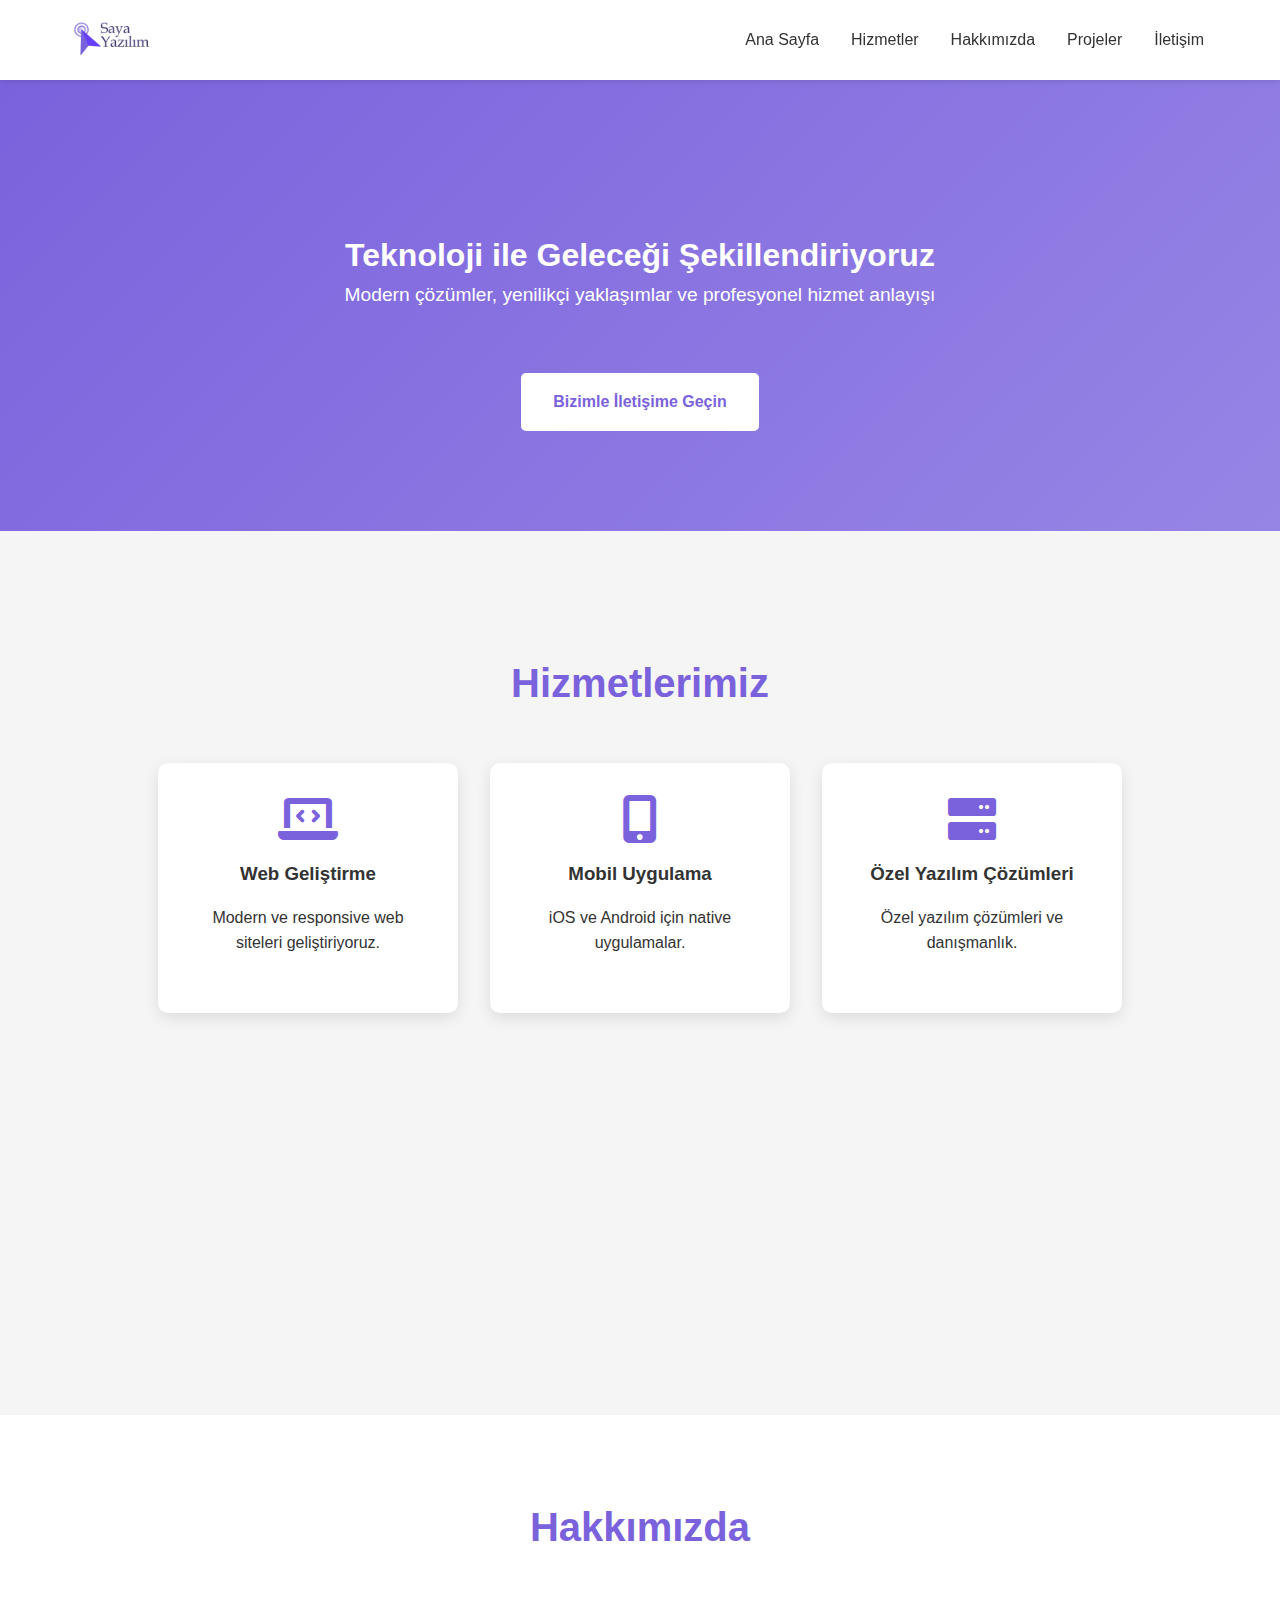
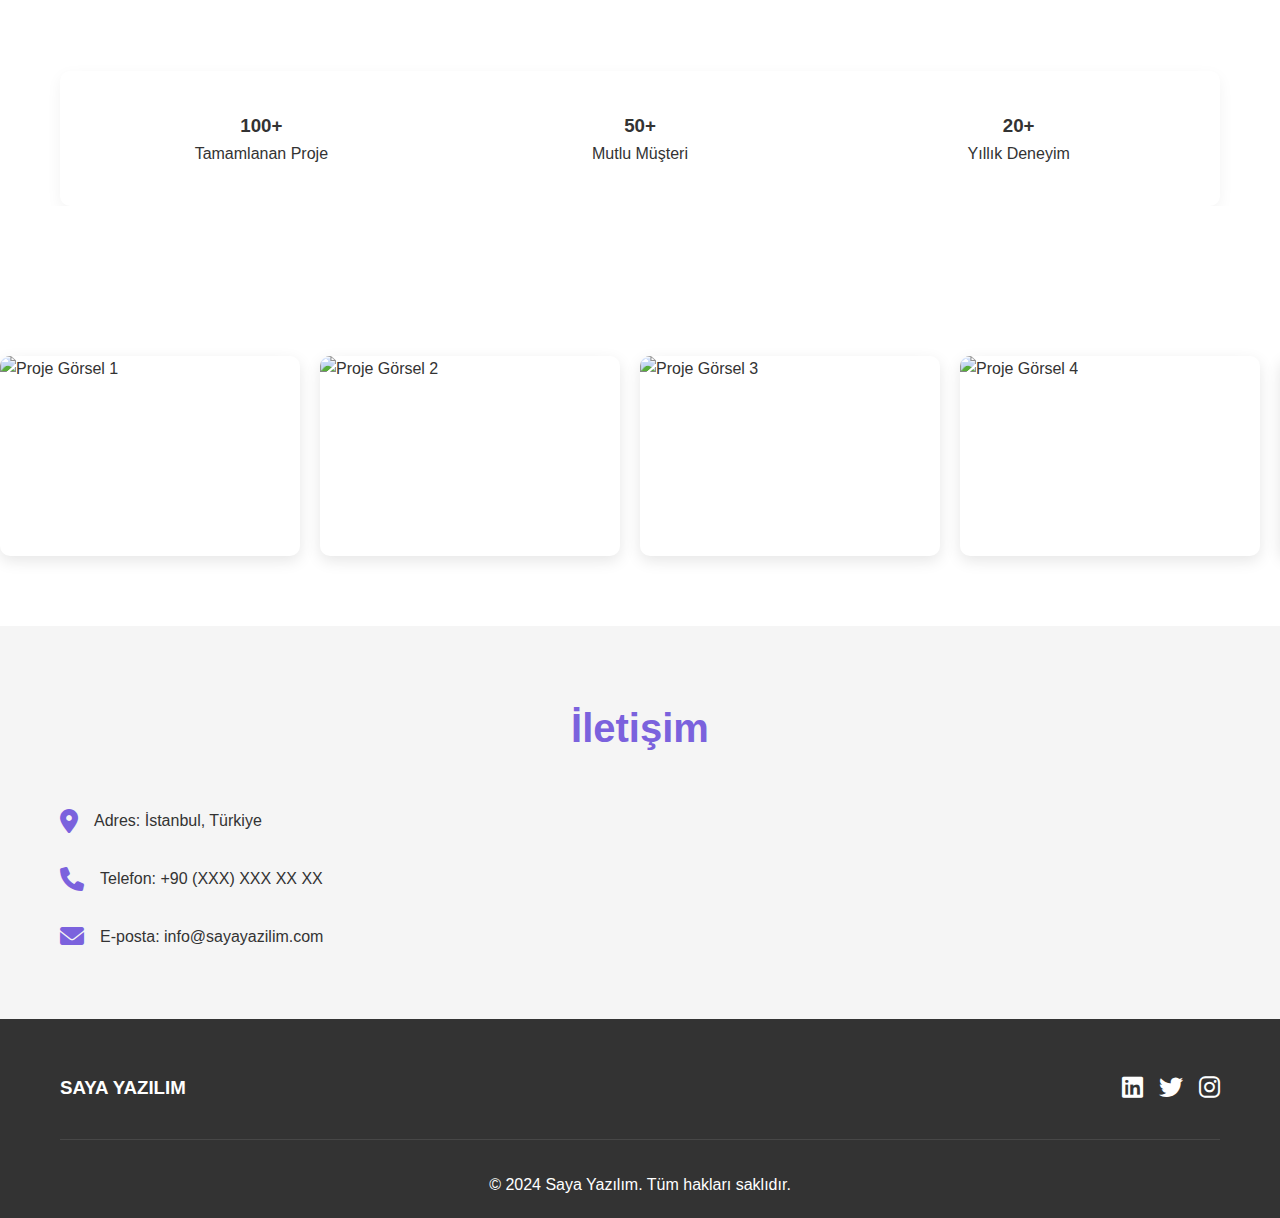
==== index.html @ fb5e6956 "sayayazilim-1.0.0" ====
<!DOCTYPE html>
<html lang="tr">
  <head>
    <meta charset="UTF-8" />
    <meta name="viewport" content="width=device-width, initial-scale=1.0" />

    <!-- SEO Meta Etiketleri -->
    <title>
      Saya Yazılım | Profesyonel Yazılım Çözümleri ve Web Geliştirme Hizmetleri
    </title>

    <meta
      name="description"
      content="20 yıllık deneyimle özel yazılım çözümleri, web geliştirme, mobil uygulama ve kurumsal yazılım hizmetleri sunuyoruz. Profesyonel ve yenilikçi çözümler için Saya Yazılım."
    />
    <meta
      name="keywords"
      content="yazılım şirketi, web geliştirme, mobil uygulama, özel yazılım, kurumsal yazılım, yazılım danışmanlığı, Antalya yazılım, işletme yazılımları"
    />
    <meta name="author" content="Saya Yazılım" />
    <meta name="robots" content="index, follow" />

    <!-- Open Graph Meta Etiketleri (Sosyal Medya) -->
    <meta
      property="og:title"
      content="Saya Yazılım | Profesyonel Yazılım Çözümleri"
    />
    <meta
      property="og:description"
      content="20 yıllık deneyimle özel yaz��lım çözümleri, web geliştirme ve kurumsal yazılım hizmetleri sunuyoruz."
    />
    <meta property="og:image" content="images/saya-logo.webp" />
    <meta property="og:url" content="https://sayayazilim.com" />
    <meta property="og:type" content="website" />

    <!-- Twitter Card Meta Etiketleri -->
    <meta name="twitter:card" content="summary_large_image" />
    <meta
      name="twitter:title"
      content="Saya Yazılım | Profesyonel Yazılım Çözümleri"
    />
    <meta
      name="twitter:description"
      content="20 yıllık deneyimle özel yazılım çözümleri ve kurumsal yazılım hizmetleri."
    />
    <meta name="twitter:image" content="images/saya-logo.webp" />
    <!-- logo -->
    <link rel="icon" href="images/saya-icon.webp" type="image/x-icon" />
    <!-- Canonical URL -->
    <link rel="canonical" href="https://sayayazilim.com" />

    <!-- Favicon -->
    <link rel="icon" type="image/png" href="images/favicon.png" />
    <link rel="apple-touch-icon" href="images/apple-touch-icon.png" />

    <!-- CSS ve Font Awesome -->
    <link rel="stylesheet" href="css/index.css" />
    <link
      rel="stylesheet"
      href="https://cdnjs.cloudflare.com/ajax/libs/font-awesome/6.0.0/css/all.min.css"
    />
  </head>
  <body>
    <!-- Header Bölümü -->
    <header role="banner">
      <nav class="navbar" role="navigation" aria-label="Ana menü">
        <div class="container">
          <div class="logo">
            <a href="/" aria-label="Ana sayfaya git">
              <img
                src="images/saya-logo.webp"
                alt="Saya Yazılım Logo"
                width="200"
                height="80"
              />
            </a>
          </div>
          <button
            class="nav-toggle"
            id="navToggle"
            aria-label="Menüyü aç/kapat"
          >
            <i class="fas fa-bars" id="menuIcon"></i>
          </button>
          <ul class="nav-links" role="menu">
            <li role="none">
              <a href="#anasayfa" role="menuitem">Ana Sayfa</a>
            </li>
            <li role="none">
              <a href="#hizmetler" role="menuitem">Hizmetler</a>
            </li>
            <li role="none">
              <a href="#hakkimizda" role="menuitem">Hakkımızda</a>
            </li>
            <li role="none">
              <a href="#projeler" role="menuitem">Projeler</a>
            </li>
            <li role="none">
              <a href="#iletisim" role="menuitem">İletişim</a>
            </li>
          </ul>
        </div>
      </nav>
    </header>

    <main role="main">
      <!-- Hero Bölümü -->
      <section id="anasayfa" class="hero" aria-labelledby="hero-title">
        <div class="container">
          <div class="hero-content">
            <h1 id="hero-title">Teknoloji ile Geleceği Şekillendiriyoruz</h1>
            <div class="changing-text" aria-live="polite">
              <p class="text-slide active">
                Modern çözümler, yenilikçi yaklaşımlar ve profesyonel hizmet
                anlayışı
              </p>
              <p class="text-slide">
                Müşteri odaklı çözümler ve kesintisiz teknik destek
              </p>
              <p class="text-slide">
                20 yıllık deneyim ile yazılım dünyasında güvenilir çözüm
                ortağınız
              </p>
            </div>
            <a href="#iletisim" class="btn" role="button"
              >Bizimle İletişime Geçin</a
            >
          </div>
        </div>
      </section>

      <!-- Hizmetler Bölümü -->
      <section id="hizmetler" class="services" aria-labelledby="services-title">
        <div class="container">
          <h2 id="services-title" class="section-title">Hizmetlerimiz</h2>
          <div class="services-grid">
            <div class="service-card" aria-label="Web Geliştirme">
              <i class="fas fa-laptop-code"></i>
              <h3>Web Geliştirme</h3>
              <p>Modern ve responsive web siteleri geliştiriyoruz.</p>
            </div>
            <div class="service-card" aria-label="Mobil Uygulama">
              <i class="fas fa-mobile-alt"></i>
              <h3>Mobil Uygulama</h3>
              <p>iOS ve Android için native uygulamalar.</p>
            </div>
            <div class="service-card" aria-label="Özel Yazılım Çözümleri">
              <i class="fas fa-server"></i>
              <h3>Özel Yazılım Çözümleri</h3>
              <p>Özel yazılım çözümleri ve danışmanlık.</p>
            </div>
            <div class="service-card" aria-label="İşletme Uygulamaları">
              <i class="fas fa-server"></i>
              <h3>İşletme Uygulamaları</h3>
              <p>Özel yazılım çözümleri ve danışmanlık.</p>
            </div>
            <div class="service-card" aria-label="Kurumsal Yazılım Destekleri">
              <i class="fas fa-server"></i>
              <h3>Kurumsal Yazılım Destekleri</h3>
              <p>Özel yazılım çözümleri ve danışmanlık.</p>
            </div>
          </div>
        </div>
      </section>

      <!-- Hakkımızda Bölümü -->
      <section id="hakkimizda" class="about" aria-labelledby="about-title">
        <div class="container">
          <h2 id="about-title" class="section-title">Hakkımızda</h2>

          <div class="stats">
            <div class="stat-item">
              <h3>100+</h3>
              <p>Tamamlanan Proje</p>
            </div>
            <div class="stat-item">
              <h3>50+</h3>
              <p>Mutlu Müşteri</p>
            </div>
            <div class="stat-item">
              <h3>20+</h3>
              <p>Yıllık Deneyim</p>
            </div>
          </div>
        </div>
      </section>

      <!-- Slider Bölümü -->
      <section class="slider-section">
        <div class="slider-container">
          <div class="slider">
            <div class="slide">
              <img
                src="images/slider/slide1.jpg"
                alt="Proje Görsel 1"
                width="300"
                height="200"
              />
            </div>
            <div class="slide">
              <img
                src="images/slider/slide2.jpg"
                alt="Proje Görsel 2"
                width="300"
                height="200"
              />
            </div>
            <div class="slide">
              <img
                src="images/slider/slide3.jpg"
                alt="Proje Görsel 3"
                width="300"
                height="200"
              />
            </div>
            <div class="slide">
              <img
                src="images/slider/slide4.jpg"
                alt="Proje Görsel 4"
                width="300"
                height="200"
              />
            </div>
            <div class="slide">
              <img
                src="images/slider/slide5.jpg"
                alt="Proje Görsel 5"
                width="300"
                height="200"
              />
            </div>
            <!-- Kopyalanmış slideler (sonsuz döngü için) -->
            <div class="slide">
              <img
                src="images/slider/slide1.jpg"
                alt="Proje Görsel 1"
                width="300"
                height="200"
              />
            </div>
            <div class="slide">
              <img
                src="images/slider/slide2.jpg"
                alt="Proje Görsel 2"
                width="300"
                height="200"
              />
            </div>
            <div class="slide">
              <img
                src="images/slider/slide3.jpg"
                alt="Proje Görsel 3"
                width="300"
                height="200"
              />
            </div>
            <div class="slide">
              <img
                src="images/slider/slide4.jpg"
                alt="Proje Görsel 4"
                width="300"
                height="200"
              />
            </div>
            <div class="slide">
              <img
                src="images/slider/slide5.jpg"
                alt="Proje Görsel 5"
                width="300"
                height="200"
              />
            </div>
          </div>
        </div>
      </section>

      <!-- İletişim Bölümü -->
      <section id="iletisim" class="contact" aria-labelledby="contact-title">
        <div class="container">
          <h2 id="contact-title" class="section-title">İletişim</h2>
          <div class="contact-content">
            <div class="contact-info">
              <div class="info-item">
                <i class="fas fa-map-marker-alt"></i>
                <p>Adres: İstanbul, Türkiye</p>
              </div>
              <div class="info-item">
                <i class="fas fa-phone"></i>
                <p>Telefon: +90 (XXX) XXX XX XX</p>
              </div>
              <div class="info-item">
                <i class="fas fa-envelope"></i>
                <p>E-posta: info@sayayazilim.com</p>
              </div>
            </div>
          </div>
        </div>
      </section>
    </main>

    <!-- Footer -->
    <footer role="contentinfo">
      <div class="container">
        <div class="footer-content">
          <div class="footer-logo">
            <h3>SAYA YAZILIM</h3>
          </div>
          <div class="social-links">
            <a href="#"><i class="fab fa-linkedin"></i></a>
            <a href="#"><i class="fab fa-twitter"></i></a>
            <a href="#"><i class="fab fa-instagram"></i></a>
          </div>
        </div>
        <div class="footer-bottom">
          <p>&copy; 2024 Saya Yazılım. Tüm hakları saklıdır.</p>
        </div>
      </div>
    </footer>

    <!-- Structured Data -->
    <script type="application/ld+json">
      {
        "@context": "https://schema.org",
        "@type": "Organization",
        "name": "Saya Yazılım",
        "url": "https://sayayazilim.com",
        "logo": "https://sayayazilim.com/images/saya-logo.webp",
        "description": "Profesyonel yazılım çözümleri ve teknoloji danışmanlığı hizmetleri",
        "address": {
          "@type": "PostalAddress",
          "addressLocality": "Antalya",
          "addressCountry": "TR"
        },
        "contactPoint": {
          "@type": "ContactPoint",
          "telephone": "+90-XXX-XXX-XXXX",
          "contactType": "customer service"
        },
        "sameAs": [
          "https://www.linkedin.com/company/saya-yazilim",
          "https://twitter.com/sayayazilim",
          "https://www.instagram.com/sayayazilim"
        ]
      }
    </script>

    <!-- JavaScript -->
    <script src="js/main.js" defer></script>
  </body>
</html>
---- css/index.css ----
/* ================ VARIABLES ================ */
:root {
  --primary-color: #7b62dd;
  --white: #ffffff;
  --dark: #333333;
  --light: #f5f5f5;
  --gray: #666666;
}

/* ================ RESET & BASE STYLES ================ */
* {
  margin: 0;
  padding: 0;
  box-sizing: border-box;
}

html,
body {
  margin: 0;
  padding: 0;
  overflow-x: hidden;
  width: 100%;
}

body {
  font-family: "Segoe UI", Tahoma, Geneva, Verdana, sans-serif;
  line-height: 1.6;
  color: var(--dark);
  position: relative;
}

.container {
  width: 100%;
  max-width: 1200px;
  margin: 0 auto;
  padding: 0 20px;
  overflow: hidden;
}

/* ================ HEADER & NAVIGATION ================ */
.navbar {
  background-color: var(--white);
  box-shadow: 0 2px 5px rgba(0, 0, 0, 0.1);
  position: fixed;
  width: 100%;
  top: 0;
  z-index: 1000;
  height: 80px;
  display: flex;
  align-items: center;
}

.navbar .container {
  display: flex;
  justify-content: space-between;
  align-items: center;
  width: 100%;
}

.logo {
  display: flex;
  align-items: center;
  height: 100%;
  padding: 8px 0;
}

.logo img {
  height: 100%;
  width: auto;
  max-height: 100px;
  object-fit: contain;
}

.nav-links {
  display: flex;
  list-style: none;
  margin: 0;
  padding: 0;
  align-items: center;
}

.nav-links li a {
  color: var(--dark);
  text-decoration: none;
  padding: 0.5rem 1rem;
  transition: color 0.3s ease;
}

.nav-links li a:hover {
  color: var(--primary-color);
}

.nav-toggle {
  display: none;
  cursor: pointer;
  font-size: 1.5rem;
  color: var(--primary-color);
  padding: 0.5rem;
  border: none;
  background: none;
  transition: color 0.3s ease;
}

.nav-toggle:hover {
  color: var(--dark);
}

/* ================ HERO SECTION ================ */
.hero {
  background: linear-gradient(135deg, var(--primary-color) 0%, #9785e5 100%);
  color: var(--white);
  padding: 150px 0 100px;
  text-align: center;
  margin-top: 80px;
}

.hero-content {
  max-width: 800px;
  margin: 0 auto;
}

.hero h2 {
  font-size: 2.5rem;
  margin-bottom: 1.5rem;
  text-align: center;
}

.changing-text {
  position: relative;
  height: 60px;
  margin-bottom: 2rem;
  overflow: hidden;
}

.text-slide {
  position: absolute;
  width: 100%;
  opacity: 0;
  transform: translateY(20px);
  transition: opacity 0.5s ease, transform 0.5s ease;
  font-size: 1.2rem;
  line-height: 1.5;
}

.text-slide.active {
  opacity: 1;
  transform: translateY(0);
}

/* ================ SERVICES SECTION ================ */
.services {
  padding: 120px 100px;
  background-color: var(--light);
}

.section-title {
  text-align: center;
  color: var(--primary-color);
  margin-bottom: 3rem;
  font-size: 2.5rem;
}

.services-grid {
  display: flex;
  align-items: center;
  justify-content: center;
  gap: 2rem;
  flex-wrap: wrap;
}

.service-card {
  background: var(--white);
  padding: 2rem;
  border-radius: 10px;
  text-align: center;
  transition: transform 0.3s ease;
  box-shadow: 0 5px 15px rgba(0, 0, 0, 0.1);
  width: 300px;
  height: 250px;
}

.service-card:hover {
  transform: translateY(-10px);
}

.service-card i {
  font-size: 3rem;
  color: var(--primary-color);
  margin-bottom: 1rem;
}

.service-card h3 {
  margin-bottom: 1rem;
  color: var(--dark);
}

/* ================ ABOUT SECTION ================ */
.about {
  background-color: var(--white);
  padding: 80px 0;
}

.about .container {
  display: flex;
  flex-direction: column;
  gap: 3rem;
}

.about-content {
  display: flex;
  flex-direction: column;
  gap: 1.5rem;
}

.about-text {
  font-size: 1.1rem;
  line-height: 1.7;
  text-align: justify;
  color: var(--gray);
  background-color: var(--white);
  padding: 1.5rem;
  border-radius: 10px;
  box-shadow: 0 5px 15px rgba(0, 0, 0, 0.05);
}

.about-text p {
  margin-bottom: 1rem;
}

.about-text p:last-child {
  margin-bottom: 0;
}

.stats {
  display: grid;
  grid-template-columns: repeat(3, 1fr);
  gap: 1.5rem;
  padding: 1.5rem;
  background-color: var(--white);
  border-radius: 10px;
  box-shadow: 0 5px 15px rgba(0, 0, 0, 0.05);
  margin-top: 1rem;
}

.stat-item {
  text-align: center;
  padding: 1rem;
  transition: transform 0.3s ease;
}

/* ================ CONTACT SECTION ================ */
.contact {
  padding: 70px 0;
  background-color: var(--light);
}

.contact-content {
  display: grid;
  grid-template-columns: 1fr;
  gap: 3rem;
  align-items: center;
  justify-content: center;
}

.contact-info {
  display: flex;
  flex-direction: column;
  gap: 2rem;
}

.info-item {
  display: flex;
  align-items: center;
  gap: 1rem;
}

.info-item i {
  font-size: 1.5rem;
  color: var(--primary-color);
}

/* ================ FOOTER ================ */
footer {
  background-color: var(--dark);
  color: var(--white);
  padding: 50px 0 20px;
}

.footer-content {
  display: flex;
  justify-content: space-between;
  align-items: center;
  margin-bottom: 2rem;
}

.social-links {
  display: flex;
  gap: 1rem;
}

.social-links a {
  color: var(--white);
  font-size: 1.5rem;
  transition: color 0.3s ease;
}

.social-links a:hover {
  color: var(--primary-color);
}

.footer-bottom {
  text-align: center;
  padding-top: 2rem;
  border-top: 1px solid rgba(255, 255, 255, 0.1);
}

/* ================ BUTTONS ================ */
.btn {
  display: inline-block;
  padding: 1rem 2rem;
  background-color: var(--white);
  color: var(--primary-color);
  text-decoration: none;
  border-radius: 5px;
  transition: all 0.3s ease;
  font-weight: 600;
}

.btn:hover {
  transform: translateY(-3px);
  box-shadow: 0 5px 15px rgba(0, 0, 0, 0.2);
}

/* ================ RESPONSIVE DESIGN ================ */
/* Large Devices (1200px ve altı) */
@media (max-width: 1200px) {
  .container {
    max-width: 960px;
  }

  .hero h2 {
    font-size: 2.2rem;
  }

  .services {
    padding: 100px 50px;
  }
}

/* Medium Devices (992px ve altı) */
@media (max-width: 992px) {
  .container {
    max-width: 720px;
  }

  .services {
    padding: 80px 30px;
  }

  .services-grid {
    gap: 1.5rem;
  }

  .service-card {
    width: calc(50% - 1rem);
  }

  .about .container {
    gap: 2rem;
  }

  .hero h2 {
    font-size: 2rem;
  }
}

/* Small Devices (768px ve altı) */
@media (max-width: 768px) {
  .container {
    max-width: 540px;
  }

  .navbar {
    height: 70px;
  }

  .logo img {
    max-height: 80px;
  }

  .nav-toggle {
    display: block;
  }

  .nav-links {
    display: none;
    width: 100%;
    position: absolute;
    top: 70px;
    left: 0;
    background-color: var(--white);
    padding: 1rem;
    flex-direction: column;
    text-align: center;
    box-shadow: 0 2px 5px rgba(0, 0, 0, 0.1);
    z-index: 1000;
  }

  .nav-links.active {
    display: flex;
  }

  .services {
    padding: 60px 20px;
  }

  .service-card {
    width: 100%;
  }

  .stats {
    grid-template-columns: repeat(2, 1fr);
  }

  .changing-text {
    height: 80px;
  }

  .hero h2 {
    font-size: 1.8rem;
  }
}

/* Extra Small Devices (576px ve altı) */
@media (max-width: 576px) {
  .container {
    padding: 0 15px;
  }

  .services {
    padding: 40px 15px;
  }

  .hero h2 {
    font-size: 1.6rem;
  }

  .changing-text {
    height: 100px;
  }

  .section-title {
    font-size: 2rem;
  }

  .stats {
    grid-template-columns: 1fr;
  }

  .about-text {
    font-size: 1rem;
  }

  .footer-content {
    flex-direction: column;
    gap: 1.5rem;
  }
}

/* Yatay Görünüm için Özel Ayarlar */
@media (max-width: 992px) and (orientation: landscape) {
  .nav-links.active {
    max-height: 80vh;
    overflow-y: auto;
  }
}

/* Animasyon Tercihleri */
@media (prefers-reduced-motion: reduce) {
  * {
    animation: none !important;
    transition: none !important;
    scroll-behavior: auto !important;
  }
}

/* ================ SLIDER SECTION ================ */
.slider-section {
  padding: 50px 0;
  background-color: var(--white);
  overflow: hidden;
}

.slider-container {
  width: 100%;
  overflow: hidden;
  position: relative;
}

.slider {
  display: flex;
  gap: 20px;
  padding: 20px 0;
  animation: slide 30s linear infinite;
}

.slide {
  flex: 0 0 auto;
  width: 300px;
  height: 200px;
  border-radius: 10px;
  overflow: hidden;
  box-shadow: 0 5px 15px rgba(0, 0, 0, 0.1);
}

.slide img {
  width: 100%;
  height: 100%;
  object-fit: cover;
  transition: transform 0.3s ease;
}

.slide:hover img {
  transform: scale(1.1);
}

@keyframes slide {
  0% {
    transform: translateX(0);
  }
  100% {
    transform: translateX(calc(-300px * 5 - 20px * 5));
  }
}

/* Slider Responsive */
@media (max-width: 768px) {
  .slider-section {
    padding: 30px 0;
  }

  .slider {
    gap: 15px;
  }

  .slide {
    width: 250px;
    height: 167px;
  }

  @keyframes slide {
    0% {
      transform: translateX(0);
    }
    100% {
      transform: translateX(calc(-250px * 5 - 15px * 5));
    }
  }
}

@media (max-width: 576px) {
  .slider-section {
    padding: 20px 0;
  }

  .slider {
    gap: 10px;
  }

  .slide {
    width: 200px;
    height: 133px;
  }

  @keyframes slide {
    0% {
      transform: translateX(0);
    }
    100% {
      transform: translateX(calc(-200px * 5 - 10px * 5));
    }
  }
}
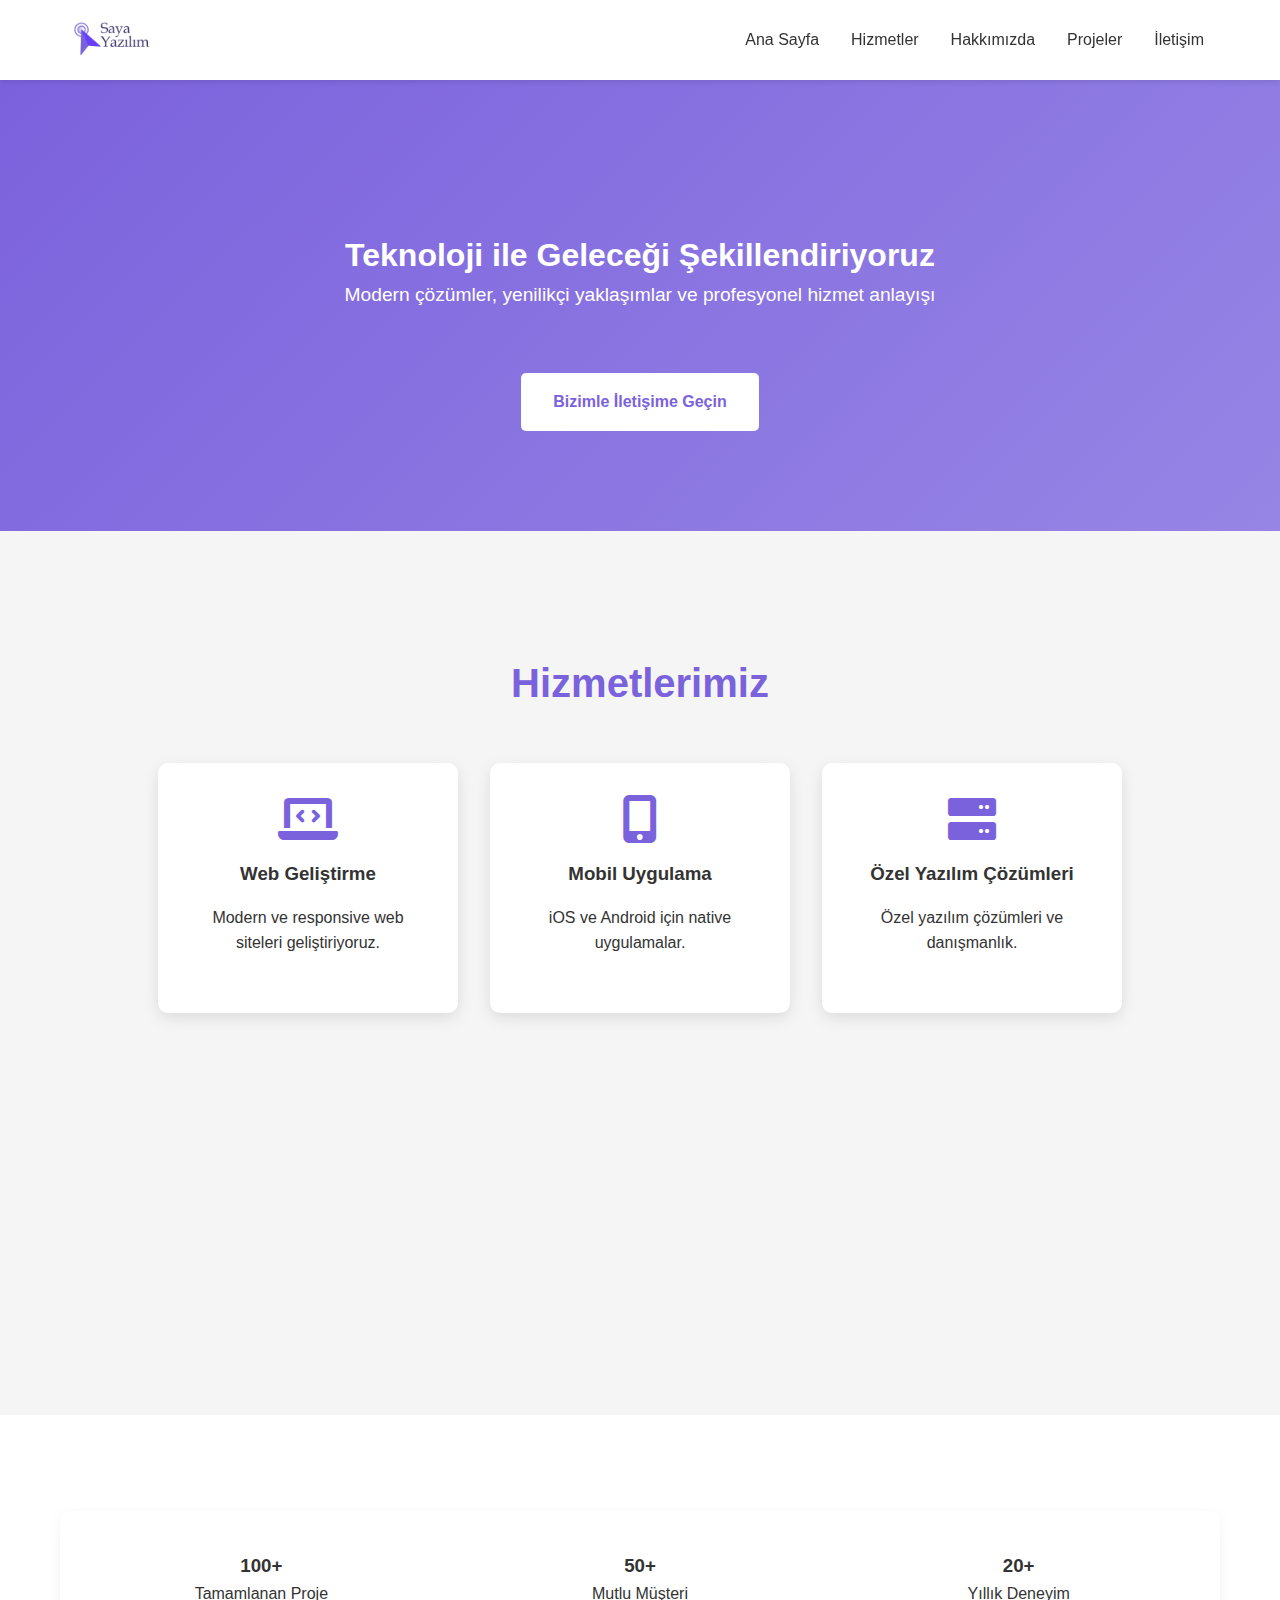
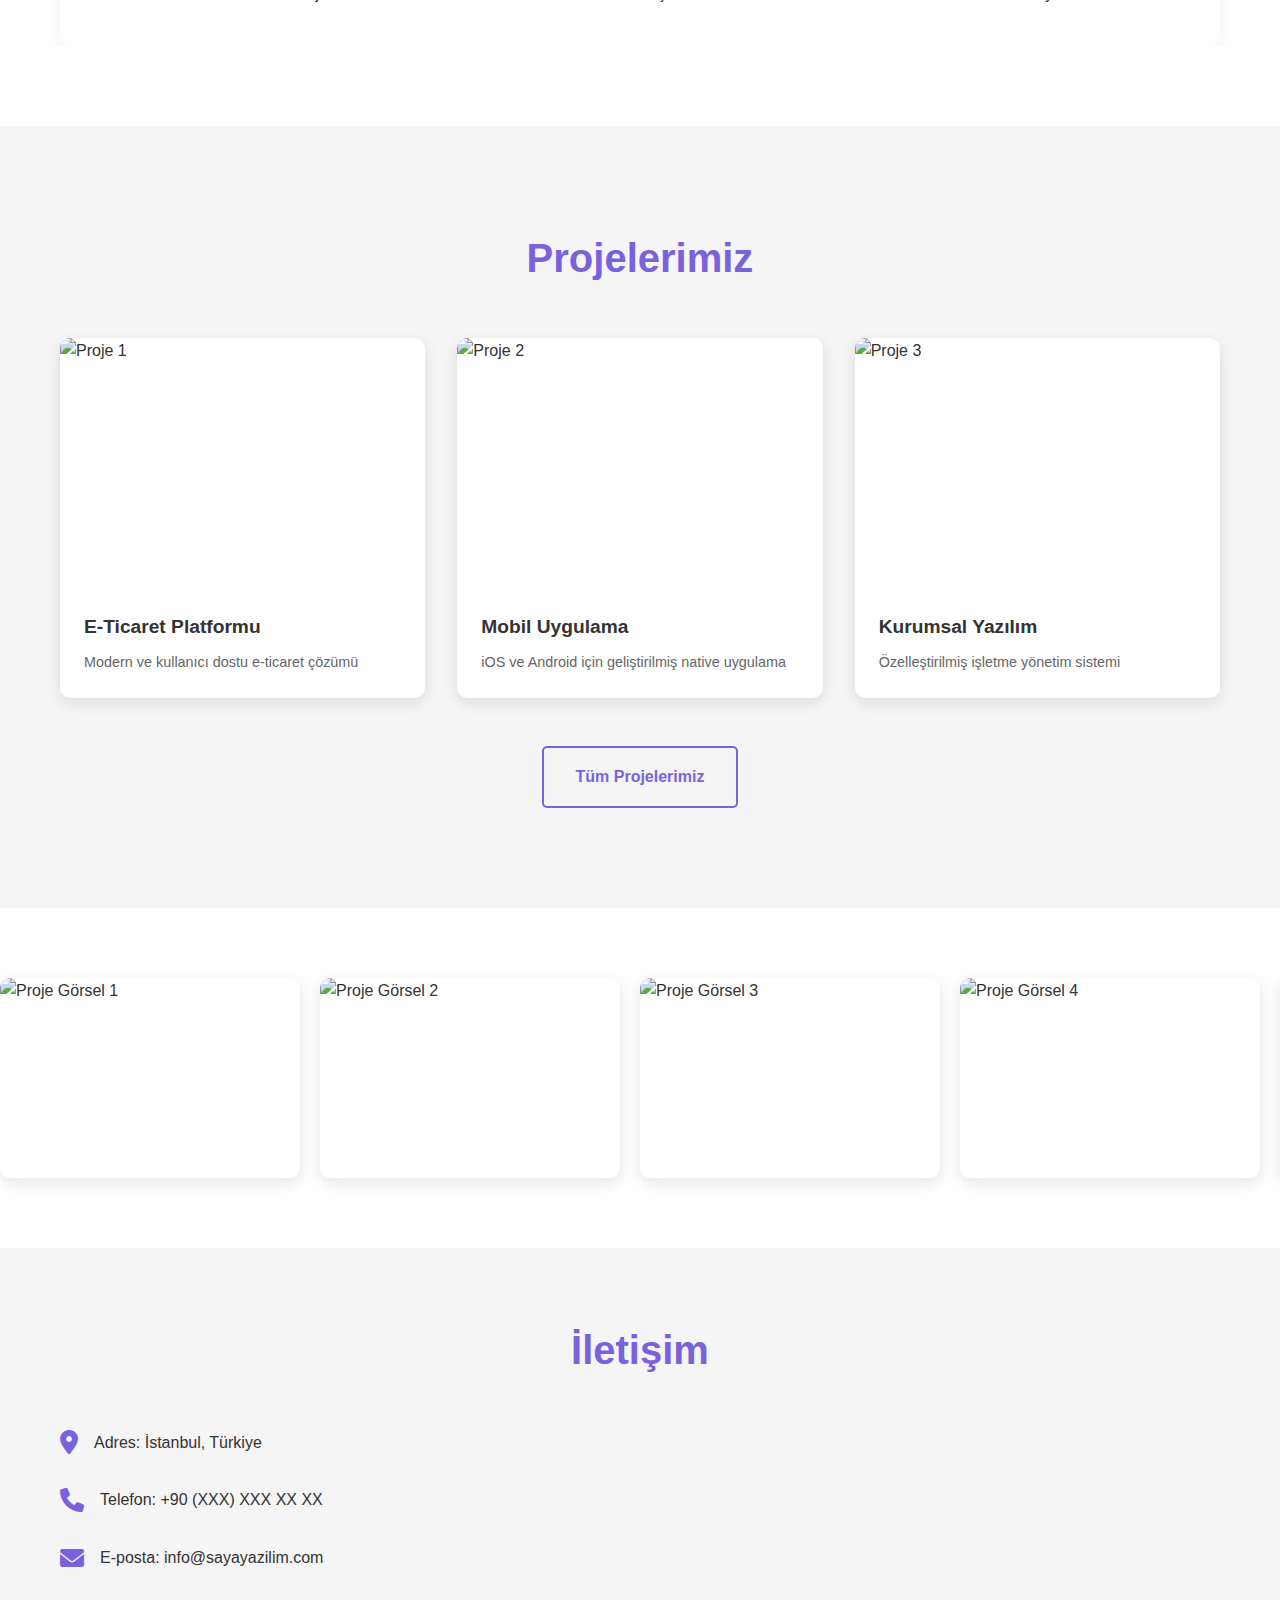
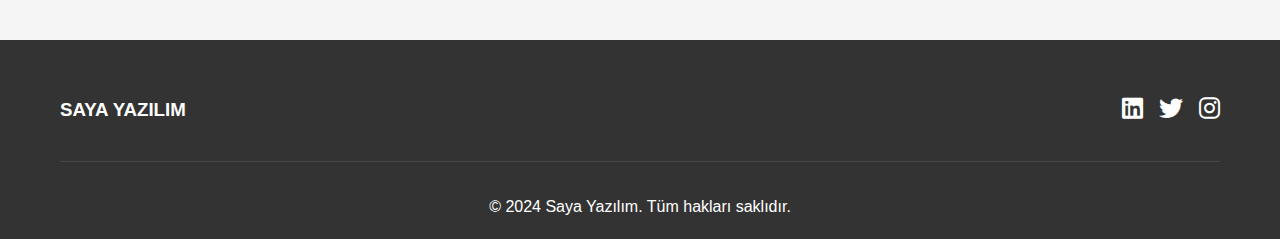
==== commit 4278c7ea: "sayayazilim-1.0.1" ====
--- a/index.html
+++ b/index.html
@@ -27,7 +27,7 @@
     />
     <meta
       property="og:description"
-      content="20 yıllık deneyimle özel yaz��lım çözümleri, web geliştirme ve kurumsal yazılım hizmetleri sunuyoruz."
+      content="20 yıllık deneyimle özel yazılım çözümleri, web geliştirme ve kurumsal yazılım hizmetleri sunuyoruz."
     />
     <meta property="og:image" content="images/saya-logo.webp" />
     <meta property="og:url" content="https://sayayazilim.com" />
@@ -166,8 +166,6 @@
       <!-- Hakkımızda Bölümü -->
       <section id="hakkimizda" class="about" aria-labelledby="about-title">
         <div class="container">
-          <h2 id="about-title" class="section-title">Hakkımızda</h2>
-
           <div class="stats">
             <div class="stat-item">
               <h3>100+</h3>
@@ -181,6 +179,60 @@
               <h3>20+</h3>
               <p>Yıllık Deneyim</p>
             </div>
+          </div>
+        </div>
+      </section>
+
+      <!-- Projelerimiz Bölümü -->
+      <section id="projeler" class="projects" aria-labelledby="projects-title">
+        <div class="container">
+          <h2 id="projects-title" class="section-title">Projelerimiz</h2>
+          <div class="projects-grid">
+            <div class="project-card">
+              <div class="project-image">
+                <img
+                  src="images/projects/project1.jpg"
+                  alt="Proje 1"
+                  width="350"
+                  height="250"
+                />
+              </div>
+              <div class="project-content">
+                <h3>E-Ticaret Platformu</h3>
+                <p>Modern ve kullanıcı dostu e-ticaret çözümü</p>
+              </div>
+            </div>
+            <div class="project-card">
+              <div class="project-image">
+                <img
+                  src="images/projects/project2.jpg"
+                  alt="Proje 2"
+                  width="350"
+                  height="250"
+                />
+              </div>
+              <div class="project-content">
+                <h3>Mobil Uygulama</h3>
+                <p>iOS ve Android için geliştirilmiş native uygulama</p>
+              </div>
+            </div>
+            <div class="project-card">
+              <div class="project-image">
+                <img
+                  src="images/projects/project3.jpg"
+                  alt="Proje 3"
+                  width="350"
+                  height="250"
+                />
+              </div>
+              <div class="project-content">
+                <h3>Kurumsal Yazılım</h3>
+                <p>Özelleştirilmiş işletme yönetim sistemi</p>
+              </div>
+            </div>
+          </div>
+          <div class="projects-button">
+            <a href="/projeler" class="btn btn-outline">Tüm Projelerimiz</a>
           </div>
         </div>
       </section>
--- a/css/index.css
+++ b/css/index.css
@@ -581,3 +581,114 @@
     }
   }
 }
+
+/* ================ PROJECTS SECTION ================ */
+.projects {
+  padding: 100px 0;
+  background-color: var(--light);
+}
+
+.projects-grid {
+  display: grid;
+  grid-template-columns: repeat(3, 1fr);
+  gap: 2rem;
+  margin-bottom: 3rem;
+}
+
+.project-card {
+  background: var(--white);
+  border-radius: 10px;
+  overflow: hidden;
+  box-shadow: 0 5px 15px rgba(0, 0, 0, 0.1);
+  transition: transform 0.3s ease;
+}
+
+.project-card:hover {
+  transform: translateY(-10px);
+}
+
+.project-image {
+  width: 100%;
+  height: 250px;
+  overflow: hidden;
+}
+
+.project-image img {
+  width: 100%;
+  height: 100%;
+  object-fit: cover;
+  transition: transform 0.3s ease;
+}
+
+.project-card:hover .project-image img {
+  transform: scale(1.1);
+}
+
+.project-content {
+  padding: 1.5rem;
+}
+
+.project-content h3 {
+  color: var(--dark);
+  margin-bottom: 0.5rem;
+  font-size: 1.2rem;
+}
+
+.project-content p {
+  color: var(--gray);
+  font-size: 0.9rem;
+  line-height: 1.6;
+}
+
+.projects-button {
+  text-align: center;
+  margin-top: 3rem;
+}
+
+.btn-outline {
+  background-color: transparent;
+  border: 2px solid var(--primary-color);
+  color: var(--primary-color);
+}
+
+.btn-outline:hover {
+  background-color: var(--primary-color);
+  color: var(--white);
+}
+
+/* Projeler Responsive */
+@media (max-width: 992px) {
+  .projects-grid {
+    grid-template-columns: repeat(2, 1fr);
+    gap: 1.5rem;
+  }
+}
+
+@media (max-width: 768px) {
+  .projects {
+    padding: 60px 0;
+  }
+
+  .project-image {
+    height: 200px;
+  }
+}
+
+@media (max-width: 576px) {
+  .projects-grid {
+    grid-template-columns: 1fr;
+    gap: 1.5rem;
+  }
+
+  .projects {
+    padding: 40px 0;
+  }
+
+  .project-content {
+    padding: 1rem;
+  }
+
+  .projects-button {
+    margin-top: 2rem;
+  }
+}
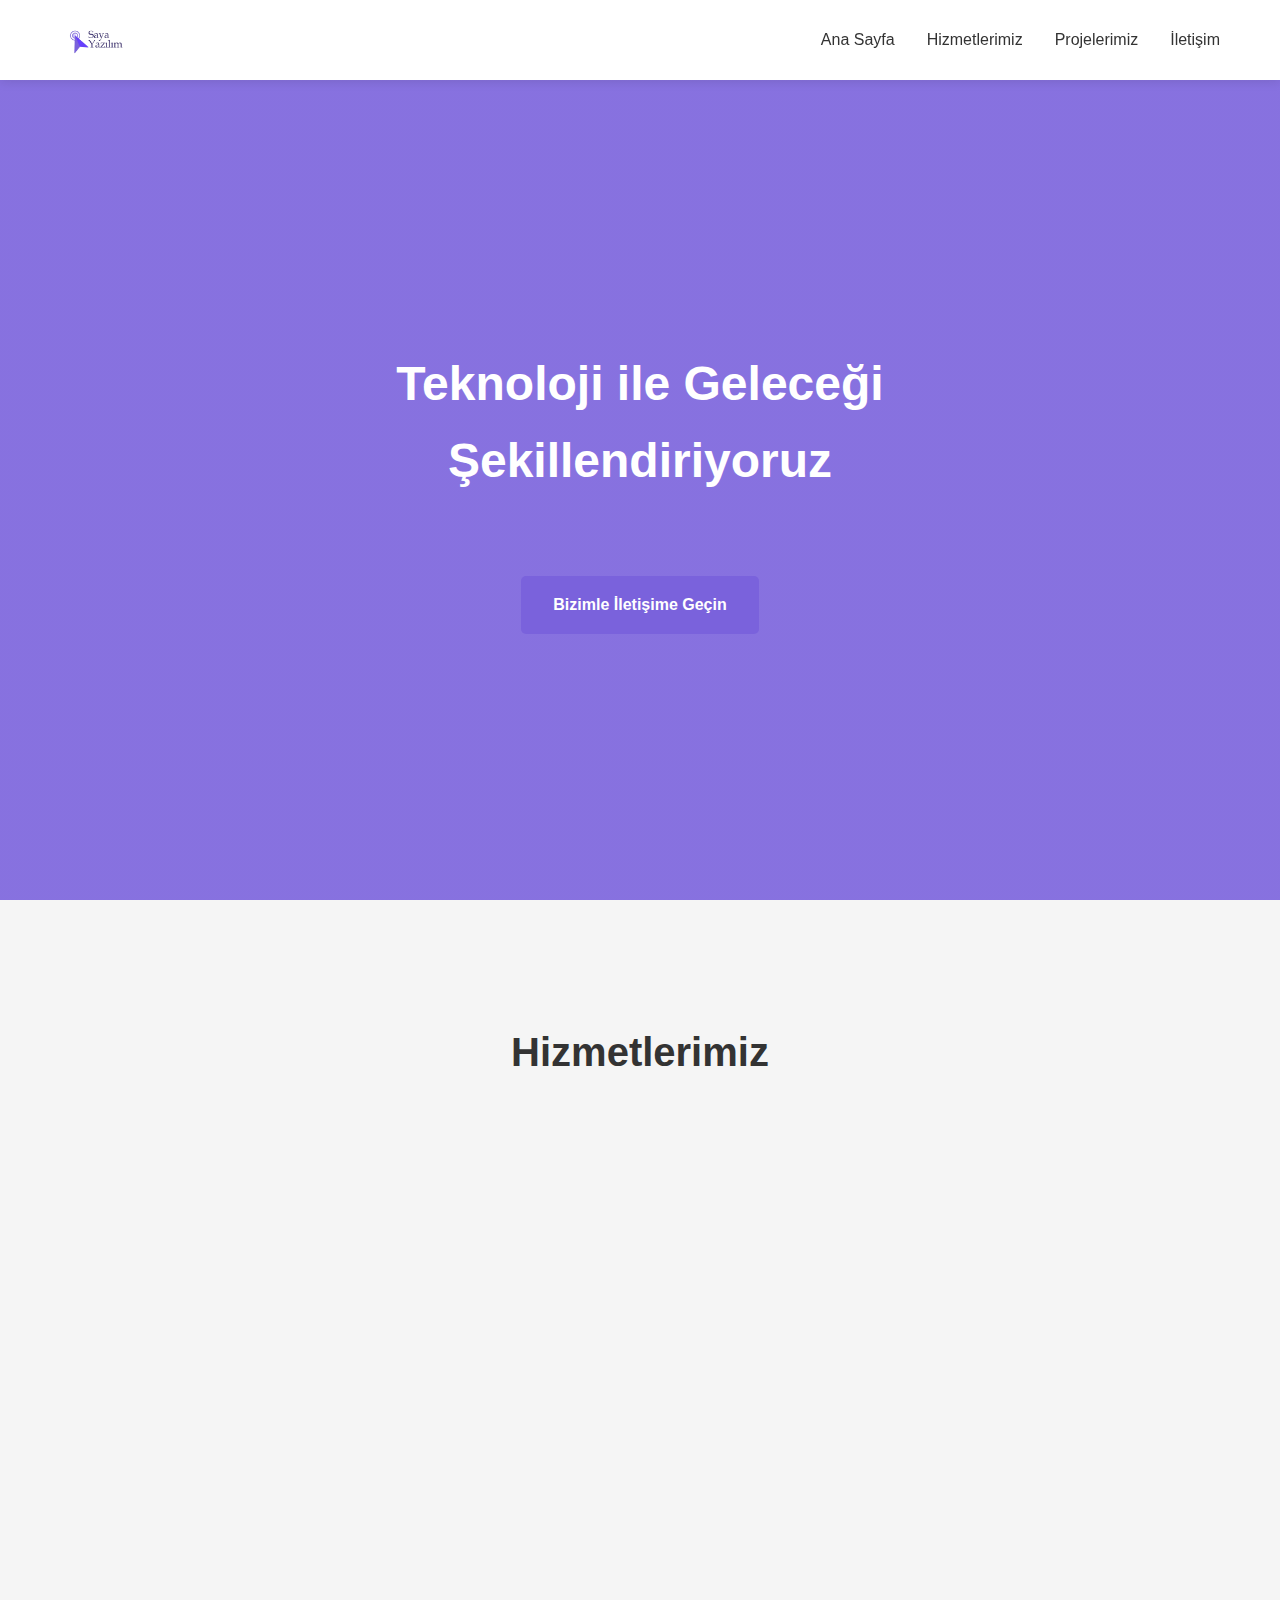
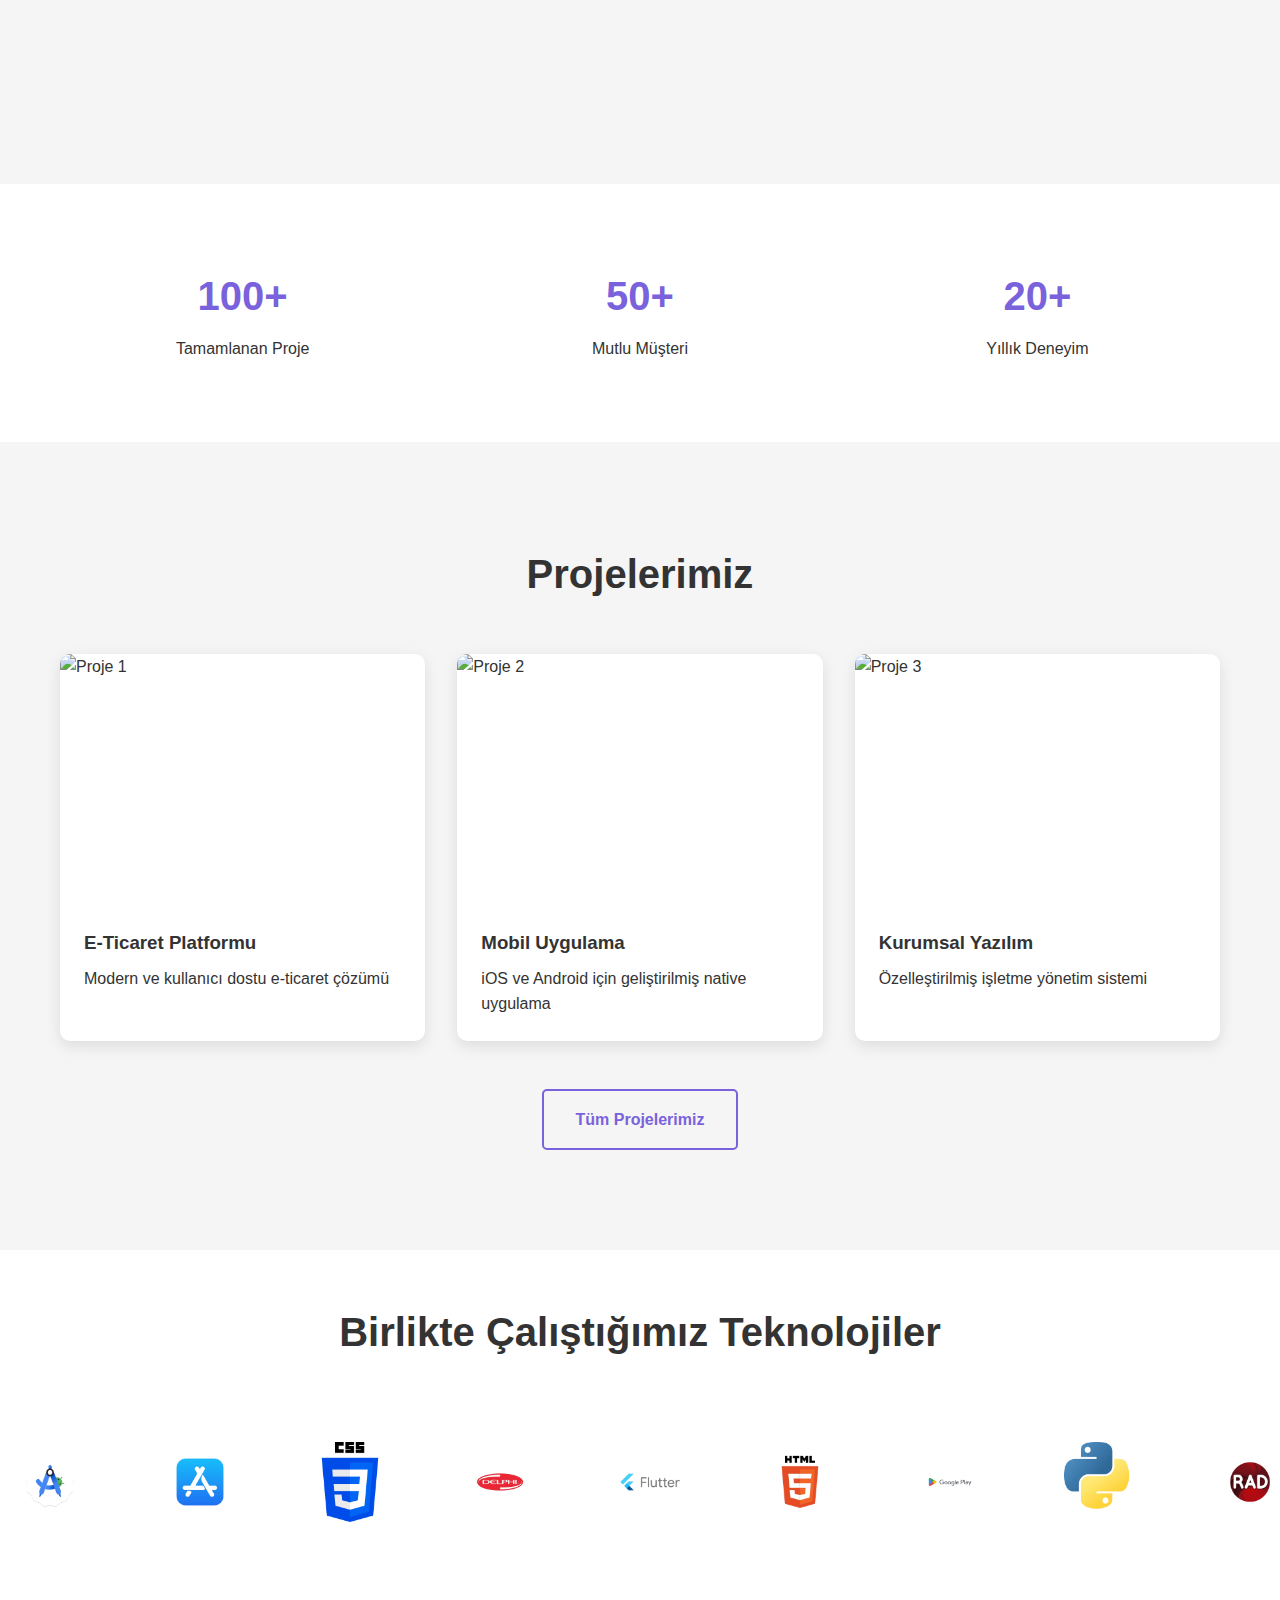
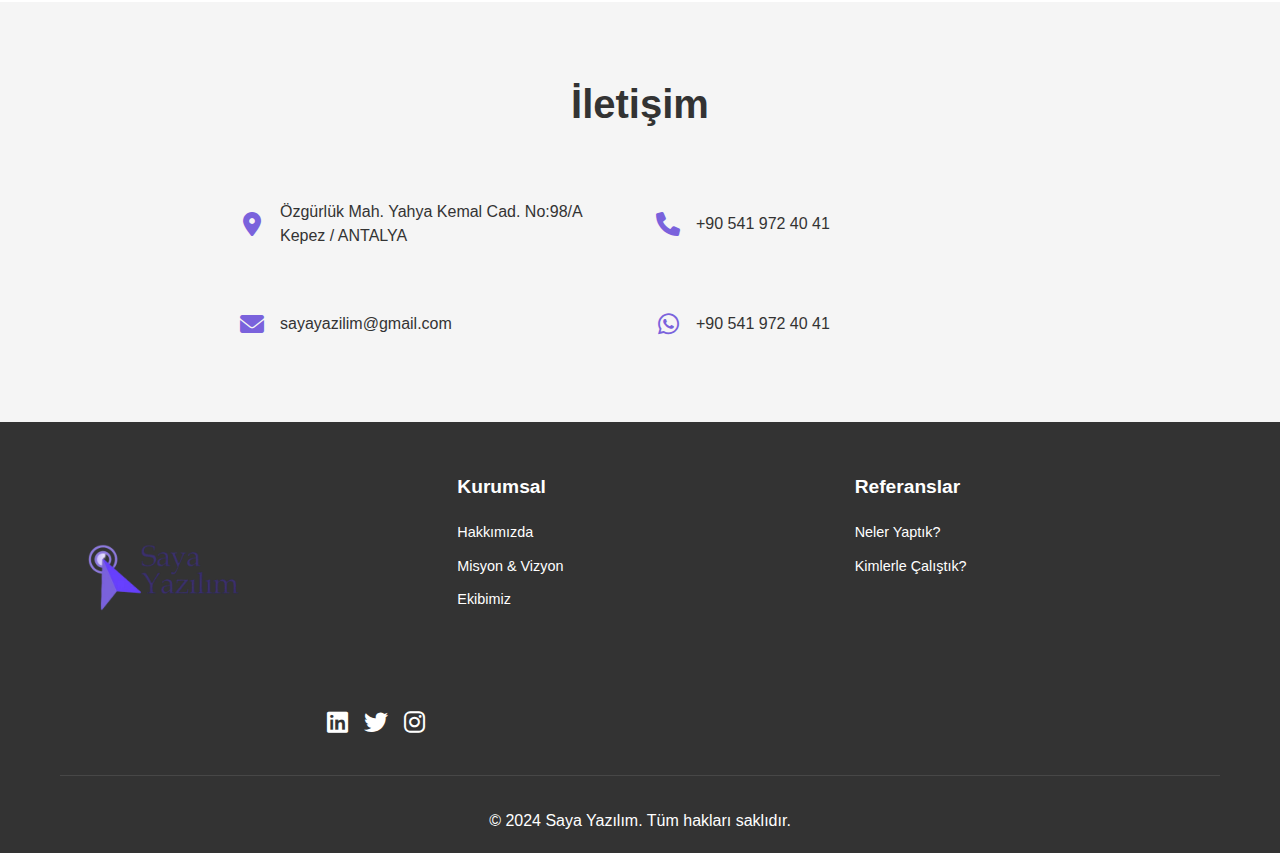
==== commit 61fc3ae5: "alsancak-1.0.2" ====
--- a/index.html
+++ b/index.html
@@ -11,11 +11,11 @@
 
     <meta
       name="description"
-      content="20 yıllık deneyimle özel yazılım çözümleri, web geliştirme, mobil uygulama ve kurumsal yazılım hizmetleri sunuyoruz. Profesyonel ve yenilikçi çözümler için Saya Yazılım."
+      content="Saya Yazılım - Profesyonel yazılım çözümleri ve teknoloji danışmanlığı hizmetleri"
     />
     <meta
       name="keywords"
-      content="yazılım şirketi, web geliştirme, mobil uygulama, özel yazılım, kurumsal yazılım, yazılım danışmanlığı, Antalya yazılım, işletme yazılımları"
+      content="yazılım, web geliştirme, mobil uygulama, teknoloji danışmanlığı"
     />
     <meta name="author" content="Saya Yazılım" />
     <meta name="robots" content="index, follow" />
@@ -54,6 +54,7 @@
     <link rel="apple-touch-icon" href="images/apple-touch-icon.png" />
 
     <!-- CSS ve Font Awesome -->
+    <link rel="stylesheet" href="css/common.css" />
     <link rel="stylesheet" href="css/index.css" />
     <link
       rel="stylesheet"
@@ -87,13 +88,11 @@
               <a href="#anasayfa" role="menuitem">Ana Sayfa</a>
             </li>
             <li role="none">
-              <a href="#hizmetler" role="menuitem">Hizmetler</a>
+              <a href="#hizmetler" role="menuitem">Hizmetlerimiz</a>
             </li>
+
             <li role="none">
-              <a href="#hakkimizda" role="menuitem">Hakkımızda</a>
-            </li>
-            <li role="none">
-              <a href="#projeler" role="menuitem">Projeler</a>
+              <a href="#projeler" role="menuitem">Projelerimiz</a>
             </li>
             <li role="none">
               <a href="#iletisim" role="menuitem">İletişim</a>
@@ -110,7 +109,7 @@
           <div class="hero-content">
             <h1 id="hero-title">Teknoloji ile Geleceği Şekillendiriyoruz</h1>
             <div class="changing-text" aria-live="polite">
-              <p class="text-slide active">
+              <p class="text-slide">
                 Modern çözümler, yenilikçi yaklaşımlar ve profesyonel hizmet
                 anlayışı
               </p>
@@ -232,7 +231,7 @@
             </div>
           </div>
           <div class="projects-button">
-            <a href="/projeler" class="btn btn-outline">Tüm Projelerimiz</a>
+            <a href="projeler.html" class="btn btn-outline">Tüm Projelerimiz</a>
           </div>
         </div>
       </section>
@@ -240,86 +239,129 @@
       <!-- Slider Bölümü -->
       <section class="slider-section">
         <div class="slider-container">
+          <h2 id="projects-title" class="section-title">
+            Birlikte Çalıştığımız Teknolojiler
+          </h2>
           <div class="slider">
             <div class="slide">
               <img
-                src="images/slider/slide1.jpg"
+                src="images/androidStudio.webp"
                 alt="Proje Görsel 1"
-                width="300"
-                height="200"
-              />
-            </div>
-            <div class="slide">
-              <img
-                src="images/slider/slide2.jpg"
+                width="50"
+                height="50"
+              />
+            </div>
+            <div class="slide">
+              <img
+                src="images/appStore.webp "
                 alt="Proje Görsel 2"
-                width="300"
-                height="200"
-              />
-            </div>
-            <div class="slide">
-              <img
-                src="images/slider/slide3.jpg"
+                width="50"
+                height="50"
+              />
+            </div>
+            <div class="slide">
+              <img
+                src="images/css.webp"
                 alt="Proje Görsel 3"
-                width="300"
-                height="200"
-              />
-            </div>
-            <div class="slide">
-              <img
-                src="images/slider/slide4.jpg"
+                width="50"
+                height="50"
+              />
+            </div>
+            <div class="slide">
+              <img
+                src="images/delphi.webp"
                 alt="Proje Görsel 4"
-                width="300"
-                height="200"
-              />
-            </div>
-            <div class="slide">
-              <img
-                src="images/slider/slide5.jpg"
+                width="50"
+                height="50"
+              />
+            </div>
+            <div class="slide">
+              <img
+                src="images/flutter.webp"
                 alt="Proje Görsel 5"
-                width="300"
-                height="200"
+                width="50"
+                height="50"
               />
             </div>
             <!-- Kopyalanmış slideler (sonsuz döngü için) -->
             <div class="slide">
               <img
-                src="images/slider/slide1.jpg"
+                src="images/html.webp"
                 alt="Proje Görsel 1"
-                width="300"
-                height="200"
-              />
-            </div>
-            <div class="slide">
-              <img
-                src="images/slider/slide2.jpg"
+                width="50"
+                height="50"
+              />
+            </div>
+            <div class="slide">
+              <img
+                src="images/playStore.webp"
                 alt="Proje Görsel 2"
-                width="300"
-                height="200"
-              />
-            </div>
-            <div class="slide">
-              <img
-                src="images/slider/slide3.jpg"
+                width="50"
+                height="50"
+              />
+            </div>
+            <div class="slide">
+              <img
+                src="images/python.webp"
                 alt="Proje Görsel 3"
-                width="300"
-                height="200"
-              />
-            </div>
-            <div class="slide">
-              <img
-                src="images/slider/slide4.jpg"
+                width="50"
+                height="50"
+              />
+            </div>
+            <div class="slide">
+              <img
+                src="images/radStudio.webp"
                 alt="Proje Görsel 4"
-                width="300"
-                height="200"
-              />
-            </div>
-            <div class="slide">
-              <img
-                src="images/slider/slide5.jpg"
+                width="50"
+                height="50"
+              />
+            </div>
+            <div class="slide">
+              <img
+                src="images/react.webp"
                 alt="Proje Görsel 5"
-                width="300"
-                height="200"
+                width="50"
+                height="50"
+              />
+            </div>
+            <div class="slide">
+              <img
+                src="images/html.webp"
+                alt="Proje Görsel 1"
+                width="50"
+                height="50"
+              />
+            </div>
+            <div class="slide">
+              <img
+                src="images/playStore.webp"
+                alt="Proje Görsel 2"
+                width="50"
+                height="50"
+              />
+            </div>
+            <div class="slide">
+              <img
+                src="images/python.webp"
+                alt="Proje Görsel 3"
+                width="50"
+                height="50"
+              />
+            </div>
+            <div class="slide">
+              <img
+                src="images/radStudio.webp"
+                alt="Proje Görsel 4"
+                width="50"
+                height="50"
+              />
+            </div>
+            <div class="slide">
+              <img
+                src="images/react.webp"
+                alt="Proje Görsel 5"
+                width="50"
+                height="50"
               />
             </div>
           </div>
@@ -333,16 +375,36 @@
           <div class="contact-content">
             <div class="contact-info">
               <div class="info-item">
-                <i class="fas fa-map-marker-alt"></i>
-                <p>Adres: İstanbul, Türkiye</p>
+                <a
+                  href="https://www.google.com.tr/maps/place/%C3%96zg%C3%BCrl%C3%BCk,+Yahya+Kemal+Cad.+No:98+D:a,+07025+Kepez%2FAntalya/@36.9151323,30.6821627,17z/data=!3m1!4b1!4m5!3m4!1s0x14c38fc0e9ef95cb:0x9b8572cfdef45cd5!8m2!3d36.915128!4d30.684743?hl=tr&entry=ttu&g_ep=EgoyMDI0MTIxMS4wIKXMDSoASAFQAw%3D%3D"
+                  target="_blank"
+                  class="info-link"
+                >
+                  <i class="fas fa-map-marker-alt"></i>
+                  <p>Özgürlük Mah. Yahya Kemal Cad. No:98/A Kepez / ANTALYA</p>
+                </a>
               </div>
               <div class="info-item">
-                <i class="fas fa-phone"></i>
-                <p>Telefon: +90 (XXX) XXX XX XX</p>
+                <a href="tel:+905555555555" class="info-link">
+                  <i class="fas fa-phone"></i>
+                  <p>+90 541 972 40 41</p>
+                </a>
               </div>
               <div class="info-item">
-                <i class="fas fa-envelope"></i>
-                <p>E-posta: info@sayayazilim.com</p>
+                <a href="mailto:sayayazilim@gmail.com" class="info-link">
+                  <i class="fas fa-envelope"></i>
+                  <p>sayayazilim@gmail.com</p>
+                </a>
+              </div>
+              <div class="info-item">
+                <a
+                  href="https://wa.me/+905419724041"
+                  target="_blank"
+                  class="info-link whatsapp-link"
+                >
+                  <i class="fab fa-whatsapp"></i>
+                  <p>+90 541 972 40 41</p>
+                </a>
               </div>
             </div>
           </div>
@@ -355,10 +417,32 @@
       <div class="container">
         <div class="footer-content">
           <div class="footer-logo">
-            <h3>SAYA YAZILIM</h3>
+            <img
+              src="images/saya-logo.webp"
+              alt="Saya Yazılım Logo"
+              width="200"
+              height="80"
+            />
+          </div>
+          <div class="footer-links">
+            <h4>Kurumsal</h4>
+            <ul>
+              <li><a href="hakkimizda.html">Hakkımızda</a></li>
+              <li><a href="misyon-vizyon.html">Misyon & Vizyon</a></li>
+              <li><a href="ekibimiz.html">Ekibimiz</a></li>
+            </ul>
+          </div>
+          <div class="footer-links">
+            <h4>Referanslar</h4>
+            <ul>
+              <li><a href="projeler.html">Neler Yaptık?</a></li>
+              <li><a href="referanslar.html">Kimlerle Çalıştık?</a></li>
+            </ul>
           </div>
           <div class="social-links">
-            <a href="#"><i class="fab fa-linkedin"></i></a>
+            <a href="https://www.linkedin.com/company/saya-yaz%C4%B1l%C4%B1m/"
+              ><i class="fab fa-linkedin"></i
+            ></a>
             <a href="#"><i class="fab fa-twitter"></i></a>
             <a href="#"><i class="fab fa-instagram"></i></a>
           </div>
--- a/css/common.css
+++ b/css/common.css
@@ -0,0 +1,285 @@
+/* ================ COMMON STYLES ================ */
+:root {
+  --primary-color: #7a62dc;
+  --dark: #333;
+  --gray: #666;
+  --light: #f5f5f5;
+  --white: #fff;
+}
+
+* {
+  margin: 0;
+  padding: 0;
+  box-sizing: border-box;
+}
+
+body {
+  font-family: "Segoe UI", Tahoma, Geneva, Verdana, sans-serif;
+  line-height: 1.6;
+  color: var(--dark);
+  overflow-x: hidden;
+  position: relative;
+  width: 100%;
+}
+
+.container {
+  max-width: 1200px;
+  margin: 0 auto;
+  padding: 0 20px;
+}
+
+/* ================ HEADER & NAVIGATION ================ */
+.navbar {
+  background-color: var(--white);
+  position: fixed;
+  top: 0;
+  left: 0;
+  right: 0;
+  z-index: 1000;
+  height: 80px;
+  box-shadow: 0 2px 10px rgba(0, 0, 0, 0.1);
+}
+
+.navbar .container {
+  display: flex;
+  justify-content: space-between;
+  align-items: center;
+  height: 100%;
+}
+
+.logo {
+  height: 100%;
+  padding: 5px 0;
+}
+
+.logo img {
+  height: 100%;
+  max-height: 70px;
+  width: auto;
+}
+
+.nav-toggle {
+  display: none;
+  background: none;
+  border: none;
+  font-size: 1.5rem;
+  color: var(
+    --primary-color
+  ); /* Burayı #333'den var(--primary-color) olarak değiştirin */
+  cursor: pointer;
+  padding: 0.5rem;
+}
+
+.nav-links {
+  display: flex;
+  gap: 2rem;
+  list-style: none;
+}
+
+.nav-links a {
+  color: var(--dark);
+  text-decoration: none;
+  font-weight: 500;
+  transition: color 0.3s ease;
+}
+
+.nav-links a:hover {
+  color: var(--primary-color);
+}
+
+/* ================ FOOTER ================ */
+footer {
+  background-color: var(--dark);
+  color: var(--white);
+  padding: 50px 0 20px;
+}
+
+.footer-content {
+  display: grid;
+  grid-template-columns: 1fr 1fr 1fr;
+  gap: 2rem;
+  margin-bottom: 2rem;
+}
+
+.footer-logo {
+  display: flex;
+  align-items: center;
+  justify-content: flex-start;
+}
+
+.footer-logo img {
+  max-width: 200px;
+  height: auto;
+  transition: transform 0.3s ease;
+}
+
+.footer-logo img:hover {
+  transform: scale(1.05);
+}
+
+.footer-links h4 {
+  color: var(--white);
+  font-size: 1.2rem;
+  margin-bottom: 1rem;
+}
+
+.footer-links ul {
+  list-style: none;
+  padding: 0;
+}
+
+.footer-links ul li {
+  margin-bottom: 0.5rem;
+}
+
+.footer-links ul li a {
+  color: var(--white);
+  text-decoration: none;
+  transition: color 0.3s ease;
+  font-size: 0.9rem;
+}
+
+.footer-links ul li a:hover {
+  color: var(--primary-color);
+}
+
+.social-links {
+  display: flex;
+  gap: 1rem;
+  justify-content: flex-end;
+  align-items: flex-start;
+}
+
+.social-links a {
+  color: var(--white);
+  font-size: 1.5rem;
+  transition: color 0.3s ease;
+}
+
+.social-links a:hover {
+  color: var(--primary-color);
+}
+
+.footer-bottom {
+  text-align: center;
+  padding-top: 2rem;
+  border-top: 1px solid rgba(255, 255, 255, 0.1);
+}
+
+/* ================ RESPONSIVE DESIGN ================ */
+@media (max-width: 1200px) {
+  .container {
+    max-width: 960px;
+  }
+}
+
+@media (max-width: 992px) {
+  .container {
+    max-width: 720px;
+  }
+
+  .footer-logo img {
+    max-width: 180px;
+  }
+}
+
+@media (max-width: 768px) {
+  .container {
+    max-width: 540px;
+  }
+
+  .navbar {
+    height: 70px;
+  }
+
+  .logo img {
+    max-height: 60px;
+  }
+
+  .nav-toggle {
+    display: block;
+  }
+
+  .nav-links {
+    display: none;
+    width: 100%;
+    position: absolute;
+    top: 70px;
+    left: 0;
+    background-color: var(--white);
+    padding: 1rem;
+    flex-direction: column;
+    text-align: center;
+    box-shadow: 0 2px 5px rgba(0, 0, 0, 0.1);
+    z-index: 1000;
+  }
+
+  .nav-links.active {
+    display: flex;
+  }
+
+  .footer-content {
+    grid-template-columns: 1fr 1fr;
+  }
+
+  .footer-logo {
+    grid-column: span 2;
+    justify-content: center;
+  }
+
+  .footer-logo img {
+    max-width: 160px;
+  }
+
+  .social-links {
+    grid-column: span 2;
+    justify-content: center;
+  }
+}
+
+@media (max-width: 576px) {
+  .container {
+    padding: 0 15px;
+  }
+
+  .footer-content {
+    grid-template-columns: 1fr;
+    text-align: center;
+    gap: 1.5rem;
+  }
+
+  .footer-logo {
+    grid-column: auto;
+  }
+
+  .footer-logo img {
+    max-width: 140px;
+  }
+
+  .footer-links,
+  .social-links {
+    justify-content: center;
+    align-items: center;
+  }
+
+  .social-links {
+    grid-column: auto;
+  }
+}
+
+/* Yatay Görünüm için Özel Ayarlar */
+@media (max-width: 992px) and (orientation: landscape) {
+  .nav-links.active {
+    max-height: 80vh;
+    overflow-y: auto;
+  }
+}
+
+/* Animasyon Tercihleri */
+@media (prefers-reduced-motion: reduce) {
+  * {
+    animation: none !important;
+    transition: none !important;
+    scroll-behavior: auto !important;
+  }
+}
--- a/css/index.css
+++ b/css/index.css
@@ -1,163 +1,90 @@
-/* ================ VARIABLES ================ */
-:root {
-  --primary-color: #7b62dd;
-  --white: #ffffff;
-  --dark: #333333;
-  --light: #f5f5f5;
-  --gray: #666666;
-}
-
-/* ================ RESET & BASE STYLES ================ */
-* {
-  margin: 0;
-  padding: 0;
-  box-sizing: border-box;
-}
-
-html,
-body {
-  margin: 0;
-  padding: 0;
-  overflow-x: hidden;
-  width: 100%;
-}
-
-body {
-  font-family: "Segoe UI", Tahoma, Geneva, Verdana, sans-serif;
-  line-height: 1.6;
-  color: var(--dark);
-  position: relative;
-}
-
-.container {
-  width: 100%;
-  max-width: 1200px;
-  margin: 0 auto;
-  padding: 0 20px;
-  overflow: hidden;
-}
-
-/* ================ HEADER & NAVIGATION ================ */
-.navbar {
-  background-color: var(--white);
-  box-shadow: 0 2px 5px rgba(0, 0, 0, 0.1);
-  position: fixed;
-  width: 100%;
-  top: 0;
-  z-index: 1000;
-  height: 80px;
-  display: flex;
-  align-items: center;
-}
-
-.navbar .container {
-  display: flex;
-  justify-content: space-between;
-  align-items: center;
-  width: 100%;
-}
-
-.logo {
-  display: flex;
-  align-items: center;
-  height: 100%;
-  padding: 8px 0;
-}
-
-.logo img {
-  height: 100%;
-  width: auto;
-  max-height: 100px;
-  object-fit: contain;
-}
-
-.nav-links {
-  display: flex;
-  list-style: none;
-  margin: 0;
-  padding: 0;
-  align-items: center;
-}
-
-.nav-links li a {
-  color: var(--dark);
-  text-decoration: none;
-  padding: 0.5rem 1rem;
-  transition: color 0.3s ease;
-}
-
-.nav-links li a:hover {
-  color: var(--primary-color);
-}
-
-.nav-toggle {
-  display: none;
-  cursor: pointer;
-  font-size: 1.5rem;
-  color: var(--primary-color);
-  padding: 0.5rem;
-  border: none;
-  background: none;
-  transition: color 0.3s ease;
-}
-
-.nav-toggle:hover {
-  color: var(--dark);
-}
-
 /* ================ HERO SECTION ================ */
 .hero {
-  background: linear-gradient(135deg, var(--primary-color) 0%, #9785e5 100%);
+  height: 100vh;
+  background: linear-gradient(rgba(122, 98, 220, 0.9), rgba(122, 98, 220, 0.9)),
+    url("../images/hero-bg.jpg") no-repeat center center/cover;
+  display: flex;
+  align-items: center;
+  justify-content: center;
+  text-align: center;
   color: var(--white);
-  padding: 150px 0 100px;
-  text-align: center;
-  margin-top: 80px;
+  padding-top: 80px;
 }
 
 .hero-content {
   max-width: 800px;
-  margin: 0 auto;
+}
+
+.hero h1 {
+  font-size: 3rem;
+  margin-bottom: 1rem;
 }
 
 .hero h2 {
   font-size: 2.5rem;
-  margin-bottom: 1.5rem;
-  text-align: center;
+  margin-bottom: 2rem;
 }
 
 .changing-text {
+  height: 60px;
+  overflow: hidden;
   position: relative;
-  height: 60px;
-  margin-bottom: 2rem;
-  overflow: hidden;
 }
 
 .text-slide {
   position: absolute;
   width: 100%;
+  height: 100%;
+  margin: 0;
+  line-height: 60px;
+  text-align: center;
+  transform: translateY(100%);
+  animation: slide-up 15s linear infinite 0s;
   opacity: 0;
-  transform: translateY(20px);
-  transition: opacity 0.5s ease, transform 0.5s ease;
-  font-size: 1.2rem;
-  line-height: 1.5;
-}
-
-.text-slide.active {
-  opacity: 1;
-  transform: translateY(0);
+}
+
+.text-slide:nth-child(2) {
+  animation-delay: 5s;
+}
+
+.text-slide:nth-child(3) {
+  animation-delay: 10s;
+}
+
+@keyframes slide-up {
+  0% {
+    transform: translateY(100%);
+    opacity: 0;
+  }
+  5% {
+    transform: translateY(0);
+    opacity: 1;
+  }
+  25% {
+    transform: translateY(0);
+    opacity: 1;
+  }
+  30% {
+    transform: translateY(-100%);
+    opacity: 0;
+  }
+  100% {
+    transform: translateY(-100%);
+    opacity: 0;
+  }
 }
 
 /* ================ SERVICES SECTION ================ */
 .services {
-  padding: 120px 100px;
+  padding: 120px 0;
   background-color: var(--light);
 }
 
 .section-title {
   text-align: center;
-  color: var(--primary-color);
+  font-size: 2.5rem;
   margin-bottom: 3rem;
-  font-size: 2.5rem;
+  color: var(--dark);
 }
 
 .services-grid {
@@ -196,390 +123,21 @@
 
 /* ================ ABOUT SECTION ================ */
 .about {
+  padding: 80px 0;
   background-color: var(--white);
-  padding: 80px 0;
-}
-
-.about .container {
-  display: flex;
-  flex-direction: column;
-  gap: 3rem;
-}
-
-.about-content {
-  display: flex;
-  flex-direction: column;
-  gap: 1.5rem;
-}
-
-.about-text {
-  font-size: 1.1rem;
-  line-height: 1.7;
-  text-align: justify;
-  color: var(--gray);
-  background-color: var(--white);
-  padding: 1.5rem;
-  border-radius: 10px;
-  box-shadow: 0 5px 15px rgba(0, 0, 0, 0.05);
-}
-
-.about-text p {
-  margin-bottom: 1rem;
-}
-
-.about-text p:last-child {
-  margin-bottom: 0;
 }
 
 .stats {
   display: grid;
   grid-template-columns: repeat(3, 1fr);
-  gap: 1.5rem;
-  padding: 1.5rem;
-  background-color: var(--white);
-  border-radius: 10px;
-  box-shadow: 0 5px 15px rgba(0, 0, 0, 0.05);
-  margin-top: 1rem;
-}
-
-.stat-item {
-  text-align: center;
-  padding: 1rem;
-  transition: transform 0.3s ease;
-}
-
-/* ================ CONTACT SECTION ================ */
-.contact {
-  padding: 70px 0;
-  background-color: var(--light);
-}
-
-.contact-content {
-  display: grid;
-  grid-template-columns: 1fr;
-  gap: 3rem;
-  align-items: center;
-  justify-content: center;
-}
-
-.contact-info {
-  display: flex;
-  flex-direction: column;
   gap: 2rem;
-}
-
-.info-item {
-  display: flex;
-  align-items: center;
-  gap: 1rem;
-}
-
-.info-item i {
-  font-size: 1.5rem;
-  color: var(--primary-color);
-}
-
-/* ================ FOOTER ================ */
-footer {
-  background-color: var(--dark);
-  color: var(--white);
-  padding: 50px 0 20px;
-}
-
-.footer-content {
-  display: flex;
-  justify-content: space-between;
-  align-items: center;
-  margin-bottom: 2rem;
-}
-
-.social-links {
-  display: flex;
-  gap: 1rem;
-}
-
-.social-links a {
-  color: var(--white);
-  font-size: 1.5rem;
-  transition: color 0.3s ease;
-}
-
-.social-links a:hover {
-  color: var(--primary-color);
-}
-
-.footer-bottom {
-  text-align: center;
-  padding-top: 2rem;
-  border-top: 1px solid rgba(255, 255, 255, 0.1);
-}
-
-/* ================ BUTTONS ================ */
-.btn {
-  display: inline-block;
-  padding: 1rem 2rem;
-  background-color: var(--white);
-  color: var(--primary-color);
-  text-decoration: none;
-  border-radius: 5px;
-  transition: all 0.3s ease;
-  font-weight: 600;
-}
-
-.btn:hover {
-  transform: translateY(-3px);
-  box-shadow: 0 5px 15px rgba(0, 0, 0, 0.2);
-}
-
-/* ================ RESPONSIVE DESIGN ================ */
-/* Large Devices (1200px ve altı) */
-@media (max-width: 1200px) {
-  .container {
-    max-width: 960px;
-  }
-
-  .hero h2 {
-    font-size: 2.2rem;
-  }
-
-  .services {
-    padding: 100px 50px;
-  }
-}
-
-/* Medium Devices (992px ve altı) */
-@media (max-width: 992px) {
-  .container {
-    max-width: 720px;
-  }
-
-  .services {
-    padding: 80px 30px;
-  }
-
-  .services-grid {
-    gap: 1.5rem;
-  }
-
-  .service-card {
-    width: calc(50% - 1rem);
-  }
-
-  .about .container {
-    gap: 2rem;
-  }
-
-  .hero h2 {
-    font-size: 2rem;
-  }
-}
-
-/* Small Devices (768px ve altı) */
-@media (max-width: 768px) {
-  .container {
-    max-width: 540px;
-  }
-
-  .navbar {
-    height: 70px;
-  }
-
-  .logo img {
-    max-height: 80px;
-  }
-
-  .nav-toggle {
-    display: block;
-  }
-
-  .nav-links {
-    display: none;
-    width: 100%;
-    position: absolute;
-    top: 70px;
-    left: 0;
-    background-color: var(--white);
-    padding: 1rem;
-    flex-direction: column;
-    text-align: center;
-    box-shadow: 0 2px 5px rgba(0, 0, 0, 0.1);
-    z-index: 1000;
-  }
-
-  .nav-links.active {
-    display: flex;
-  }
-
-  .services {
-    padding: 60px 20px;
-  }
-
-  .service-card {
-    width: 100%;
-  }
-
-  .stats {
-    grid-template-columns: repeat(2, 1fr);
-  }
-
-  .changing-text {
-    height: 80px;
-  }
-
-  .hero h2 {
-    font-size: 1.8rem;
-  }
-}
-
-/* Extra Small Devices (576px ve altı) */
-@media (max-width: 576px) {
-  .container {
-    padding: 0 15px;
-  }
-
-  .services {
-    padding: 40px 15px;
-  }
-
-  .hero h2 {
-    font-size: 1.6rem;
-  }
-
-  .changing-text {
-    height: 100px;
-  }
-
-  .section-title {
-    font-size: 2rem;
-  }
-
-  .stats {
-    grid-template-columns: 1fr;
-  }
-
-  .about-text {
-    font-size: 1rem;
-  }
-
-  .footer-content {
-    flex-direction: column;
-    gap: 1.5rem;
-  }
-}
-
-/* Yatay Görünüm için Özel Ayarlar */
-@media (max-width: 992px) and (orientation: landscape) {
-  .nav-links.active {
-    max-height: 80vh;
-    overflow-y: auto;
-  }
-}
-
-/* Animasyon Tercihleri */
-@media (prefers-reduced-motion: reduce) {
-  * {
-    animation: none !important;
-    transition: none !important;
-    scroll-behavior: auto !important;
-  }
-}
-
-/* ================ SLIDER SECTION ================ */
-.slider-section {
-  padding: 50px 0;
-  background-color: var(--white);
-  overflow: hidden;
-}
-
-.slider-container {
-  width: 100%;
-  overflow: hidden;
-  position: relative;
-}
-
-.slider {
-  display: flex;
-  gap: 20px;
-  padding: 20px 0;
-  animation: slide 30s linear infinite;
-}
-
-.slide {
-  flex: 0 0 auto;
-  width: 300px;
-  height: 200px;
-  border-radius: 10px;
-  overflow: hidden;
-  box-shadow: 0 5px 15px rgba(0, 0, 0, 0.1);
-}
-
-.slide img {
-  width: 100%;
-  height: 100%;
-  object-fit: cover;
-  transition: transform 0.3s ease;
-}
-
-.slide:hover img {
-  transform: scale(1.1);
-}
-
-@keyframes slide {
-  0% {
-    transform: translateX(0);
-  }
-  100% {
-    transform: translateX(calc(-300px * 5 - 20px * 5));
-  }
-}
-
-/* Slider Responsive */
-@media (max-width: 768px) {
-  .slider-section {
-    padding: 30px 0;
-  }
-
-  .slider {
-    gap: 15px;
-  }
-
-  .slide {
-    width: 250px;
-    height: 167px;
-  }
-
-  @keyframes slide {
-    0% {
-      transform: translateX(0);
-    }
-    100% {
-      transform: translateX(calc(-250px * 5 - 15px * 5));
-    }
-  }
-}
-
-@media (max-width: 576px) {
-  .slider-section {
-    padding: 20px 0;
-  }
-
-  .slider {
-    gap: 10px;
-  }
-
-  .slide {
-    width: 200px;
-    height: 133px;
-  }
-
-  @keyframes slide {
-    0% {
-      transform: translateX(0);
-    }
-    100% {
-      transform: translateX(calc(-200px * 5 - 10px * 5));
-    }
-  }
+  text-align: center;
+}
+
+.stat-item h3 {
+  font-size: 2.5rem;
+  color: var(--primary-color);
+  margin-bottom: 0.5rem;
 }
 
 /* ================ PROJECTS SECTION ================ */
@@ -631,18 +189,136 @@
 .project-content h3 {
   color: var(--dark);
   margin-bottom: 0.5rem;
-  font-size: 1.2rem;
-}
-
-.project-content p {
-  color: var(--gray);
-  font-size: 0.9rem;
-  line-height: 1.6;
 }
 
 .projects-button {
   text-align: center;
   margin-top: 3rem;
+}
+
+/* ================ SLIDER SECTION ================ */
+.slider-section {
+  padding: 50px 0;
+  background-color: var(--white);
+  overflow: hidden;
+}
+
+.slider-container {
+  width: 100%;
+  overflow: hidden;
+}
+
+.slider {
+  display: flex;
+  gap: 50px;
+  padding: 20px 0;
+  animation: slide 30s linear infinite;
+}
+
+.slide {
+  flex: 0 0 auto;
+  width: 100px;
+  height: 100px;
+  display: flex;
+  align-items: center;
+  justify-content: center;
+}
+
+.slide img {
+  width: 80px;
+  height: 80px;
+  object-fit: contain;
+  transition: transform 0.3s ease;
+}
+
+.slide:hover img {
+  transform: scale(1.1);
+}
+
+@keyframes slide {
+  0% {
+    transform: translateX(0);
+  }
+  100% {
+    transform: translateX(calc(-100px * 5 - 50px * 5));
+  }
+}
+
+/* ================ CONTACT SECTION ================ */
+.contact {
+  padding: 70px 0;
+  background-color: var(--light);
+}
+
+.contact-content {
+  max-width: 800px;
+  margin: 0 auto;
+}
+
+.contact-info {
+  display: grid;
+  grid-template-columns: repeat(2, 1fr);
+  gap: 2rem;
+  margin-top: 2rem;
+}
+
+.info-item {
+  display: flex;
+  align-items: center;
+  gap: 1rem;
+  padding: 1rem 0;
+}
+
+.info-link {
+  text-decoration: none;
+  color: inherit;
+  display: flex;
+  align-items: center;
+  gap: 1rem;
+  transition: all 0.3s ease;
+  width: 100%;
+}
+
+.info-item i {
+  font-size: 1.5rem;
+  color: var(--primary-color);
+  min-width: 24px;
+  text-align: center;
+}
+
+.info-item p {
+  margin: 0;
+  font-size: 1rem;
+  line-height: 1.5;
+}
+
+.whatsapp-link i {
+  color: var(--primary-color);
+}
+
+.info-link:hover {
+  color: var(--primary-color);
+}
+
+.whatsapp-link:hover {
+  color: var(--primary-color);
+}
+
+/* ================ BUTTONS ================ */
+.btn {
+  display: inline-block;
+  padding: 1rem 2rem;
+  background-color: var(--primary-color);
+  color: var(--white);
+  text-decoration: none;
+  border-radius: 5px;
+  transition: all 0.3s ease;
+  font-weight: 600;
+}
+
+.btn:hover {
+  transform: translateY(-3px);
+  box-shadow: 0 5px 15px rgba(0, 0, 0, 0.2);
 }
 
 .btn-outline {
@@ -656,39 +332,116 @@
   color: var(--white);
 }
 
-/* Projeler Responsive */
+/* ================ RESPONSIVE DESIGN ================ */
+@media (max-width: 1200px) {
+  .hero h2 {
+    font-size: 2.2rem;
+  }
+}
+
 @media (max-width: 992px) {
   .projects-grid {
     grid-template-columns: repeat(2, 1fr);
+  }
+
+  .contact-info {
+    grid-template-columns: 1fr;
+  }
+}
+
+@media (max-width: 768px) {
+  .hero h1 {
+    font-size: 2.5rem;
+  }
+
+  .hero h2 {
+    font-size: 1.8rem;
+  }
+
+  .section-title {
+    font-size: 2rem;
+  }
+
+  .services-grid {
+    grid-template-columns: 1fr;
+  }
+
+  .stats {
+    grid-template-columns: 1fr;
     gap: 1.5rem;
   }
-}
-
-@media (max-width: 768px) {
-  .projects {
-    padding: 60px 0;
-  }
-
-  .project-image {
-    height: 200px;
-  }
-}
-
-@media (max-width: 576px) {
+
   .projects-grid {
     grid-template-columns: 1fr;
-    gap: 1.5rem;
-  }
-
-  .projects {
-    padding: 40px 0;
-  }
-
-  .project-content {
-    padding: 1rem;
-  }
-
-  .projects-button {
-    margin-top: 2rem;
-  }
-}
+  }
+
+  .slider-section {
+    padding: 30px 0;
+  }
+
+  .slider {
+    gap: 30px;
+  }
+
+  .slide {
+    width: 80px;
+    height: 80px;
+  }
+
+  .slide img {
+    width: 60px;
+    height: 60px;
+  }
+
+  .contact-info {
+    gap: 1rem;
+  }
+
+  .info-item {
+    padding: 0.8rem 0;
+  }
+
+  .info-item i {
+    font-size: 1.3rem;
+  }
+
+  .info-item p {
+    font-size: 0.9rem;
+  }
+}
+
+@media (max-width: 576px) {
+  .hero h1 {
+    font-size: 2rem;
+  }
+
+  .hero h2 {
+    font-size: 1.5rem;
+  }
+
+  .section-title {
+    font-size: 1.8rem;
+  }
+
+  .service-card {
+    width: 100%;
+  }
+
+  .slider-section {
+    padding: 20px 0;
+  }
+
+  .slider {
+    gap: 20px;
+  }
+
+  .slide {
+    width: 60px;
+    height: 60px;
+  }
+
+  .slide img {
+    width: 50px;
+    height: 50px;
+  }
+}
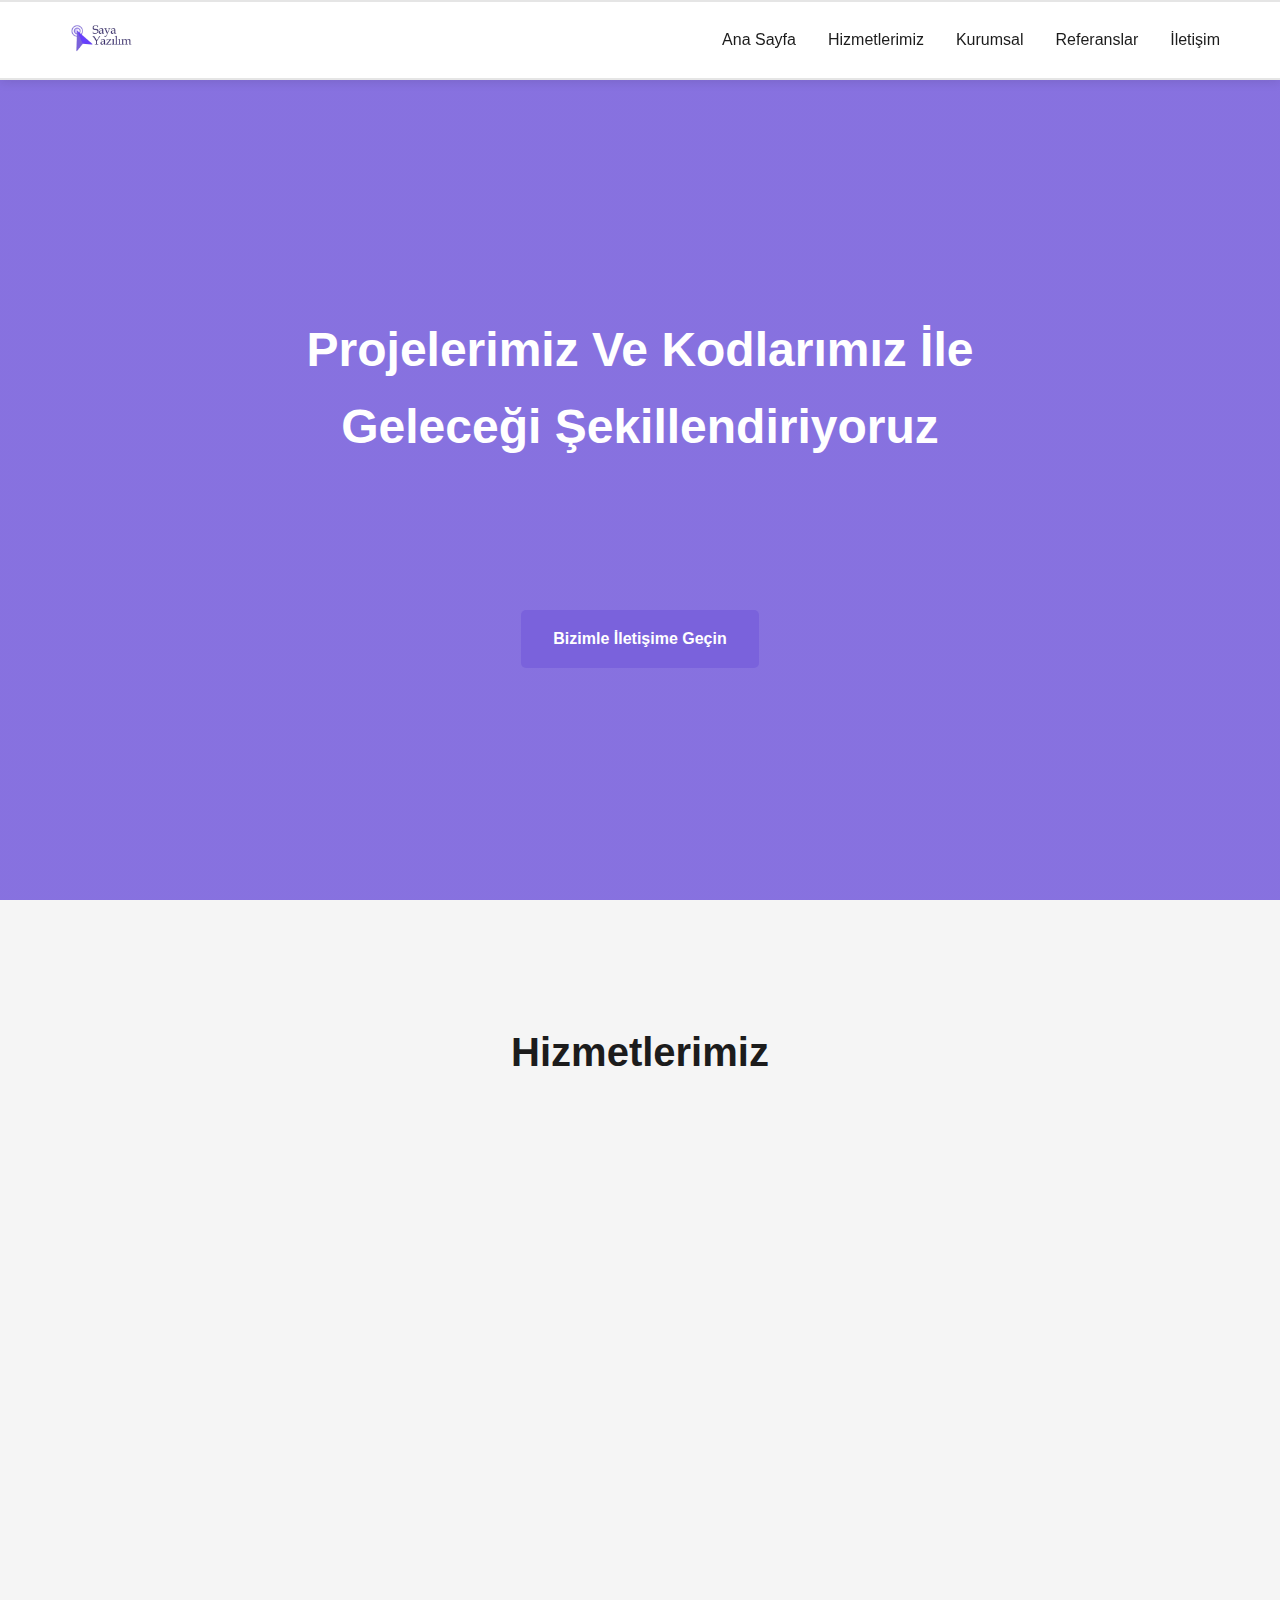
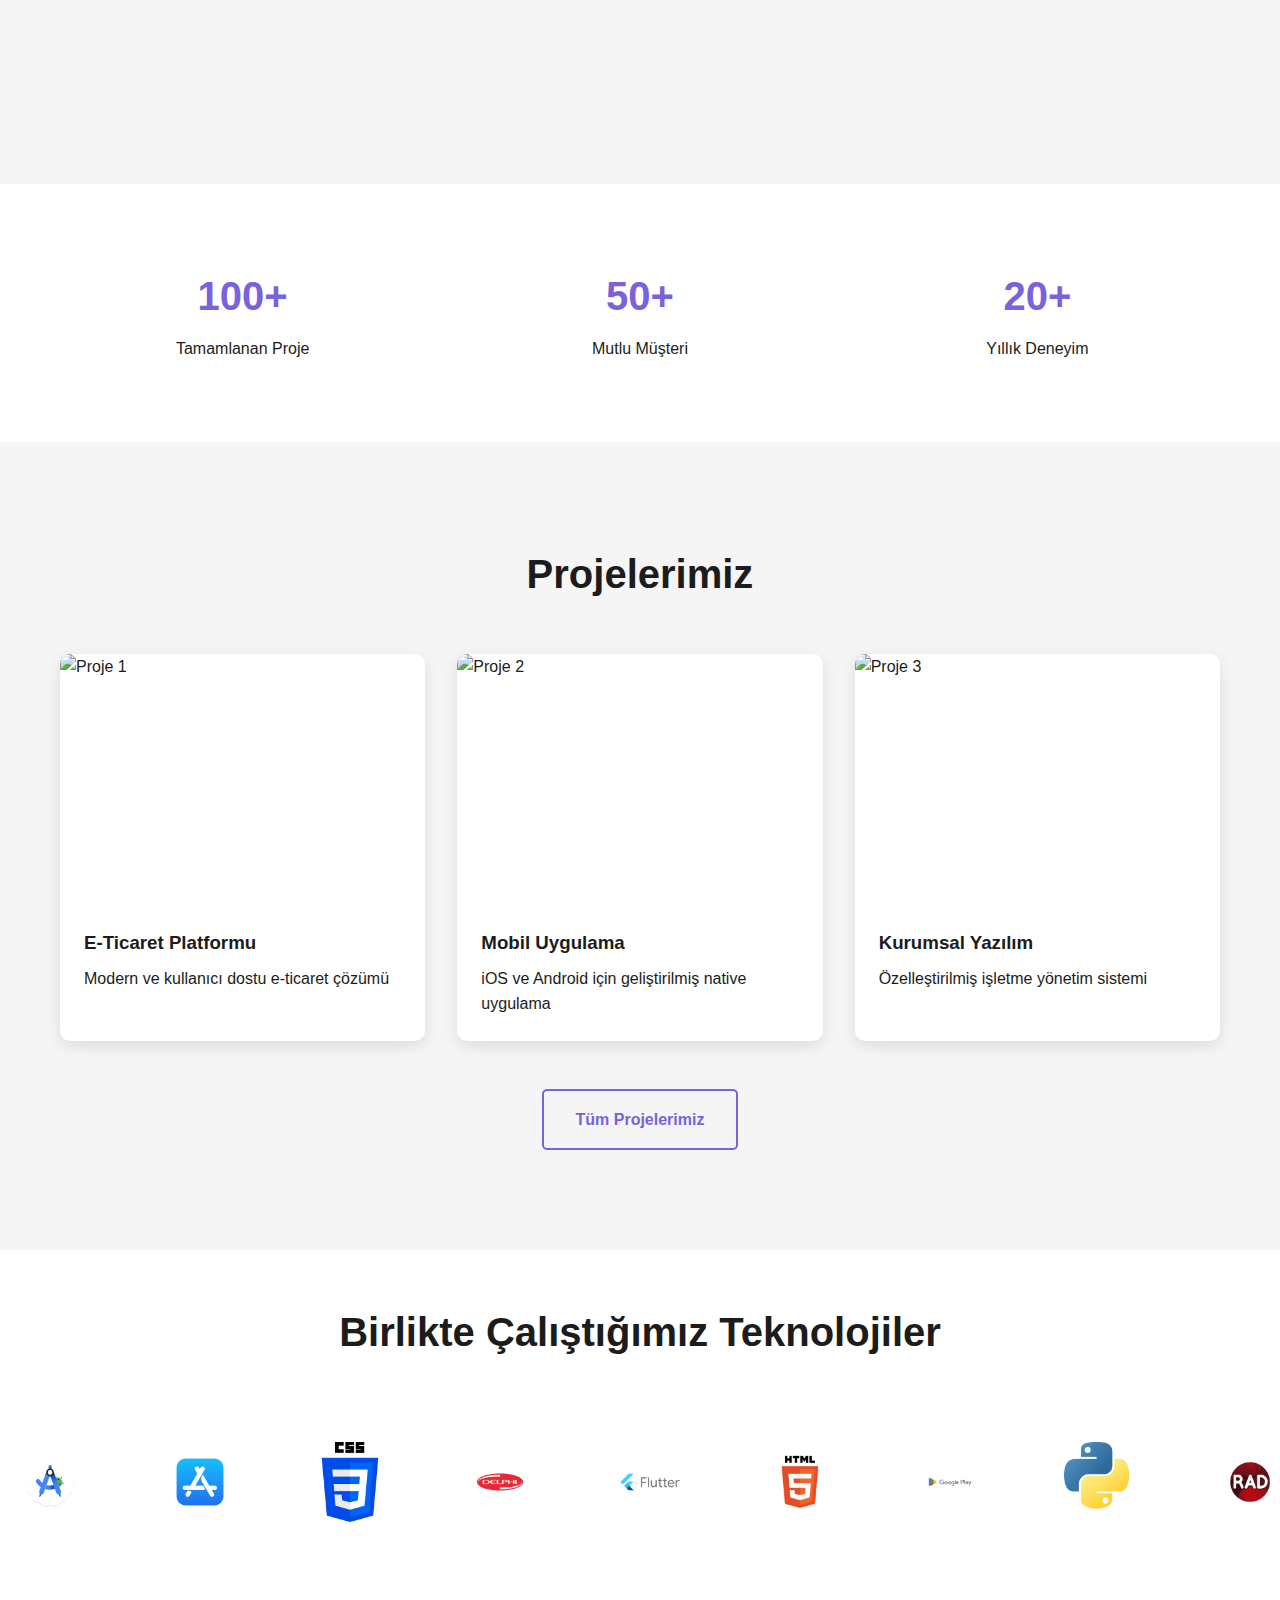
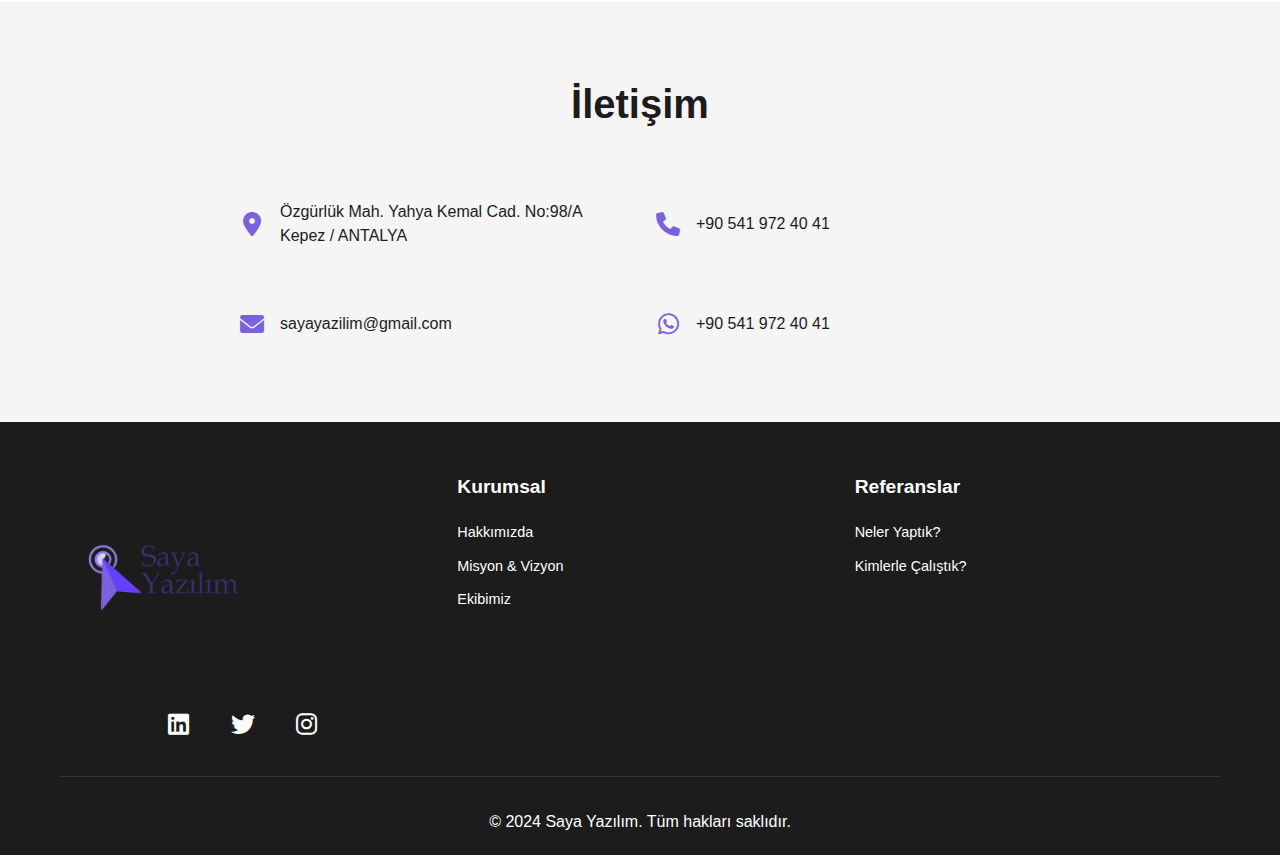
==== commit 3293b92f: "sayayazilim-1.0.3" ====
--- a/index.html
+++ b/index.html
@@ -90,9 +90,32 @@
             <li role="none">
               <a href="#hizmetler" role="menuitem">Hizmetlerimiz</a>
             </li>
-
             <li role="none">
-              <a href="#projeler" role="menuitem">Projelerimiz</a>
+              <a href="#" role="menuitem">Kurumsal</a>
+              <ul class="dropdown-menu">
+                <li>
+                  <a href="hakkimizda.html" target="_blank">Hakkımızda</a>
+                </li>
+                <li>
+                  <a href="misyon-vizyon.html" target="_blank"
+                    >Misyon & Vizyon</a
+                  >
+                </li>
+                <li><a href="ekibimiz.html" target="_blank">Ekibimiz</a></li>
+              </ul>
+            </li>
+            <li role="none">
+              <a href="#" role="menuitem">Referanslar</a>
+              <ul class="dropdown-menu">
+                <li>
+                  <a href="projeler.html" target="_blank">Neler Yaptık?</a>
+                </li>
+                <li>
+                  <a href="referanslar.html" target="_blank"
+                    >Kimlerle Çalıştık?</a
+                  >
+                </li>
+              </ul>
             </li>
             <li role="none">
               <a href="#iletisim" role="menuitem">İletişim</a>
@@ -107,7 +130,9 @@
       <section id="anasayfa" class="hero" aria-labelledby="hero-title">
         <div class="container">
           <div class="hero-content">
-            <h1 id="hero-title">Teknoloji ile Geleceği Şekillendiriyoruz</h1>
+            <h1 id="hero-title">
+              Projelerimiz Ve Kodlarımız İle Geleceği Şekillendiriyoruz
+            </h1>
             <div class="changing-text" aria-live="polite">
               <p class="text-slide">
                 Modern çözümler, yenilikçi yaklaşımlar ve profesyonel hizmet
@@ -231,7 +256,9 @@
             </div>
           </div>
           <div class="projects-button">
-            <a href="projeler.html" class="btn btn-outline">Tüm Projelerimiz</a>
+            <a href="projeler.html" class="btn btn-outline" target="_blank"
+              >Tüm Projelerimiz</a
+            >
           </div>
         </div>
       </section>
@@ -376,7 +403,7 @@
             <div class="contact-info">
               <div class="info-item">
                 <a
-                  href="https://www.google.com.tr/maps/place/%C3%96zg%C3%BCrl%C3%BCk,+Yahya+Kemal+Cad.+No:98+D:a,+07025+Kepez%2FAntalya/@36.9151323,30.6821627,17z/data=!3m1!4b1!4m5!3m4!1s0x14c38fc0e9ef95cb:0x9b8572cfdef45cd5!8m2!3d36.915128!4d30.684743?hl=tr&entry=ttu&g_ep=EgoyMDI0MTIxMS4wIKXMDSoASAFQAw%3D%3D"
+                  href="https://www.google.com/maps?q=Özgürlük+Mah.+Yahya+Kemal+Cad.+No:98/A+Kepez,+ANTALYA"
                   target="_blank"
                   class="info-link"
                 >
@@ -385,7 +412,7 @@
                 </a>
               </div>
               <div class="info-item">
-                <a href="tel:+905555555555" class="info-link">
+                <a href="tel:+905419724041" class="info-link">
                   <i class="fas fa-phone"></i>
                   <p>+90 541 972 40 41</p>
                 </a>
@@ -427,24 +454,32 @@
           <div class="footer-links">
             <h4>Kurumsal</h4>
             <ul>
-              <li><a href="hakkimizda.html">Hakkımızda</a></li>
-              <li><a href="misyon-vizyon.html">Misyon & Vizyon</a></li>
-              <li><a href="ekibimiz.html">Ekibimiz</a></li>
+              <li><a href="hakkimizda.html" target="_blank">Hakkımızda</a></li>
+              <li>
+                <a href="misyon-vizyon.html" target="_blank">Misyon & Vizyon</a>
+              </li>
+              <li><a href="ekibimiz.html" target="_blank">Ekibimiz</a></li>
             </ul>
           </div>
           <div class="footer-links">
             <h4>Referanslar</h4>
             <ul>
-              <li><a href="projeler.html">Neler Yaptık?</a></li>
-              <li><a href="referanslar.html">Kimlerle Çalıştık?</a></li>
+              <li><a href="projeler.html" target="_blank">Neler Yaptık?</a></li>
+              <li>
+                <a href="referanslar.html" target="_blank"
+                  >Kimlerle Çalıştık?</a
+                >
+              </li>
             </ul>
           </div>
           <div class="social-links">
-            <a href="https://www.linkedin.com/company/saya-yaz%C4%B1l%C4%B1m/"
+            <a
+              href="https://www.linkedin.com/company/saya-yaz%C4%B1l%C4%B1m/"
+              target="_blank"
               ><i class="fab fa-linkedin"></i
             ></a>
-            <a href="#"><i class="fab fa-twitter"></i></a>
-            <a href="#"><i class="fab fa-instagram"></i></a>
+            <a href="#" target="_blank"><i class="fab fa-twitter"></i></a>
+            <a href="#" target="_blank"><i class="fab fa-instagram"></i></a>
           </div>
         </div>
         <div class="footer-bottom">
--- a/css/common.css
+++ b/css/common.css
@@ -1,7 +1,7 @@
 /* ================ COMMON STYLES ================ */
 :root {
   --primary-color: #7a62dc;
-  --dark: #333;
+  --dark: #1c1c1c;
   --gray: #666;
   --light: #f5f5f5;
   --white: #fff;
@@ -38,6 +38,8 @@
   z-index: 1000;
   height: 80px;
   box-shadow: 0 2px 10px rgba(0, 0, 0, 0.1);
+  border-top: 2px solid rgba(0, 0, 0, 0.1);
+  border-bottom: 2px solid rgba(0, 0, 0, 0.1);
 }
 
 .navbar .container {
@@ -50,12 +52,14 @@
 .logo {
   height: 100%;
   padding: 5px 0;
+  display: flex;
+  align-items: center;
 }
 
 .logo img {
-  height: 100%;
-  max-height: 70px;
+  max-height: 100px;
   width: auto;
+  object-fit: contain;
 }
 
 .nav-toggle {
@@ -87,6 +91,71 @@
   color: var(--primary-color);
 }
 
+.nav-links li {
+  position: relative;
+}
+
+.dropdown-menu {
+  position: absolute;
+  top: 100%;
+  left: 0;
+  background-color: var(--white);
+  min-width: 200px;
+  box-shadow: 0 5px 15px rgba(0, 0, 0, 0.1);
+  border-radius: 5px;
+  padding: 1rem 0;
+  opacity: 0;
+  visibility: hidden;
+  transform: translateY(10px);
+  transition: all 0.3s ease;
+  z-index: 1000;
+  list-style: none;
+}
+
+.nav-links li:hover .dropdown-menu {
+  opacity: 1;
+  visibility: visible;
+  transform: translateY(0);
+}
+
+.dropdown-menu li {
+  padding: 0.5rem 1.5rem;
+  list-style: none;
+}
+
+.dropdown-menu a {
+  color: var(--dark);
+  font-size: 0.9rem;
+  display: block;
+  padding: 0.5rem 0;
+}
+
+.dropdown-menu a:hover {
+  color: var(--primary-color);
+}
+
+@media (max-width: 768px) {
+  .dropdown-menu {
+    position: static;
+    opacity: 1;
+    visibility: visible;
+    transform: none;
+    box-shadow: none;
+    padding: 0;
+    min-width: auto;
+    background-color: transparent;
+    display: none;
+  }
+
+  .nav-links li:hover .dropdown-menu {
+    display: block;
+  }
+
+  .dropdown-menu li {
+    padding: 0.5rem 0;
+  }
+}
+
 /* ================ FOOTER ================ */
 footer {
   background-color: var(--dark);
@@ -108,9 +177,9 @@
 }
 
 .footer-logo img {
-  max-width: 200px;
+  max-width: 300px;
   height: auto;
-  transition: transform 0.3s ease;
+  object-fit: contain;
 }
 
 .footer-logo img:hover {
@@ -145,19 +214,26 @@
 
 .social-links {
   display: flex;
-  gap: 1rem;
-  justify-content: flex-end;
-  align-items: flex-start;
+  gap: 1.5rem;
+  justify-content: center;
+  align-items: center;
 }
 
 .social-links a {
   color: var(--white);
   font-size: 1.5rem;
   transition: color 0.3s ease;
+  display: flex;
+  align-items: center;
+  justify-content: center;
+  width: 40px;
+  height: 40px;
+  text-decoration: none;
 }
 
 .social-links a:hover {
   color: var(--primary-color);
+  transform: translateY(-3px);
 }
 
 .footer-bottom {
@@ -171,6 +247,18 @@
   .container {
     max-width: 960px;
   }
+
+  .logo img {
+    max-height: 90px;
+  }
+
+  .footer-logo img {
+    max-width: 250px;
+  }
+
+  .nav-links {
+    gap: 1.5rem;
+  }
 }
 
 @media (max-width: 992px) {
@@ -178,8 +266,21 @@
     max-width: 720px;
   }
 
+  .logo img {
+    max-height: 80px;
+  }
+
   .footer-logo img {
-    max-width: 180px;
+    max-width: 220px;
+  }
+
+  .nav-links {
+    gap: 1rem;
+  }
+
+  .footer-content {
+    grid-template-columns: repeat(3, 1fr);
+    gap: 1.5rem;
   }
 }
 
@@ -189,11 +290,15 @@
   }
 
   .navbar {
-    height: 70px;
+    height: 90px;
   }
 
   .logo img {
-    max-height: 60px;
+    max-height: 70px;
+  }
+
+  .footer-logo img {
+    max-width: 200px;
   }
 
   .nav-toggle {
@@ -204,7 +309,7 @@
     display: none;
     width: 100%;
     position: absolute;
-    top: 70px;
+    top: 90px;
     left: 0;
     background-color: var(--white);
     padding: 1rem;
@@ -219,7 +324,7 @@
   }
 
   .footer-content {
-    grid-template-columns: 1fr 1fr;
+    grid-template-columns: repeat(2, 1fr);
   }
 
   .footer-logo {
@@ -227,19 +332,37 @@
     justify-content: center;
   }
 
-  .footer-logo img {
-    max-width: 160px;
-  }
-
   .social-links {
     grid-column: span 2;
     justify-content: center;
   }
+
+  .dropdown-menu {
+    position: static;
+    box-shadow: none;
+    opacity: 1;
+    visibility: visible;
+    transform: none;
+    padding: 0.5rem 0;
+    display: none;
+  }
+
+  .nav-links li:hover .dropdown-menu {
+    display: block;
+  }
 }
 
 @media (max-width: 576px) {
   .container {
     padding: 0 15px;
+  }
+
+  .logo img {
+    max-height: 60px;
+  }
+
+  .footer-logo img {
+    max-width: 180px;
   }
 
   .footer-content {
@@ -252,10 +375,6 @@
     grid-column: auto;
   }
 
-  .footer-logo img {
-    max-width: 140px;
-  }
-
   .footer-links,
   .social-links {
     justify-content: center;
@@ -265,13 +384,40 @@
   .social-links {
     grid-column: auto;
   }
-}
-
-/* Yatay Görünüm için Özel Ayarlar */
-@media (max-width: 992px) and (orientation: landscape) {
-  .nav-links.active {
-    max-height: 80vh;
+
+  .nav-links {
+    padding: 0.5rem;
+  }
+
+  .dropdown-menu {
+    padding: 0.3rem 0;
+  }
+
+  .dropdown-menu a {
+    font-size: 0.85rem;
+  }
+}
+
+/* Mobil Yatay Görünüm için Özel Ayarlar */
+@media (max-height: 480px) and (orientation: landscape) {
+  .navbar {
+    height: 70px;
+  }
+
+  .logo img {
+    max-height: 55px;
+  }
+
+  .nav-links {
+    top: 70px;
+    max-height: calc(100vh - 70px);
     overflow-y: auto;
+  }
+
+  .dropdown-menu {
+    position: static;
+    box-shadow: none;
+    max-height: none;
   }
 }
 
--- a/css/index.css
+++ b/css/index.css
@@ -26,9 +26,10 @@
 }
 
 .changing-text {
-  height: 60px;
+  min-height: 80px;
   overflow: hidden;
   position: relative;
+  margin: 2rem 0;
 }
 
 .text-slide {
@@ -36,11 +37,15 @@
   width: 100%;
   height: 100%;
   margin: 0;
-  line-height: 60px;
+  padding: 0 1rem;
   text-align: center;
   transform: translateY(100%);
   animation: slide-up 15s linear infinite 0s;
   opacity: 0;
+  font-size: 1.5rem;
+  display: flex;
+  align-items: center;
+  justify-content: center;
 }
 
 .text-slide:nth-child(2) {
@@ -347,11 +352,24 @@
   .contact-info {
     grid-template-columns: 1fr;
   }
+
+  .hero h1 {
+    font-size: 2.5rem;
+  }
+
+  .text-slide {
+    font-size: 1.3rem;
+  }
+
+  .changing-text {
+    min-height: 70px;
+  }
 }
 
 @media (max-width: 768px) {
   .hero h1 {
-    font-size: 2.5rem;
+    font-size: 2rem;
+    margin-bottom: 1.5rem;
   }
 
   .hero h2 {
@@ -408,11 +426,21 @@
   .info-item p {
     font-size: 0.9rem;
   }
+
+  .text-slide {
+    font-size: 1.1rem;
+    line-height: 1.4;
+  }
+
+  .changing-text {
+    min-height: 60px;
+  }
 }
 
 @media (max-width: 576px) {
   .hero h1 {
-    font-size: 2rem;
+    font-size: 1.8rem;
+    margin-bottom: 1rem;
   }
 
   .hero h2 {
@@ -444,4 +472,35 @@
     width: 50px;
     height: 50px;
   }
-}
+
+  .text-slide {
+    font-size: 1rem;
+    line-height: 1.3;
+  }
+
+  .changing-text {
+    min-height: 50px;
+    margin: 1.5rem 0;
+  }
+}
+
+@media (max-height: 480px) and (orientation: landscape) {
+  .hero {
+    padding-top: 60px;
+  }
+
+  .hero h1 {
+    font-size: 1.5rem;
+    margin-bottom: 0.5rem;
+  }
+
+  .text-slide {
+    font-size: 0.9rem;
+    line-height: 1.2;
+  }
+
+  .changing-text {
+    min-height: 40px;
+    margin: 1rem 0;
+  }
+}
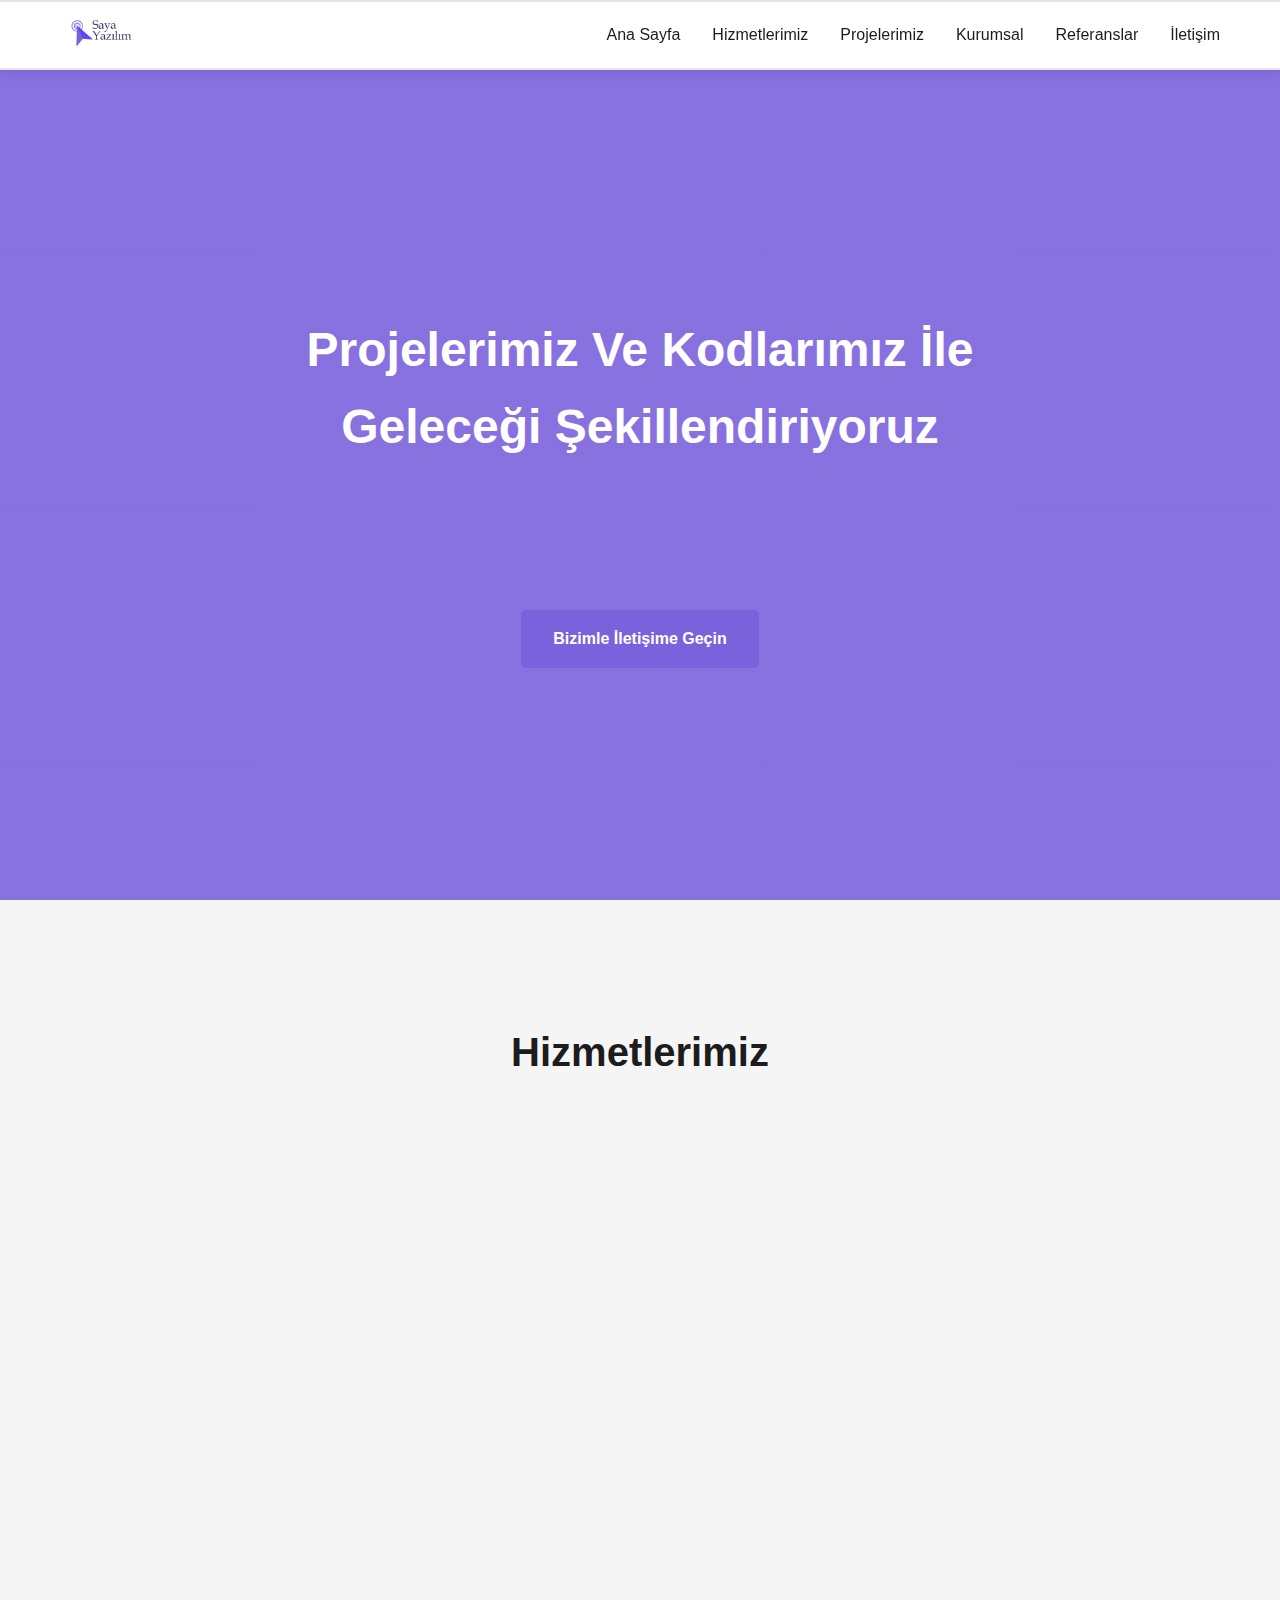
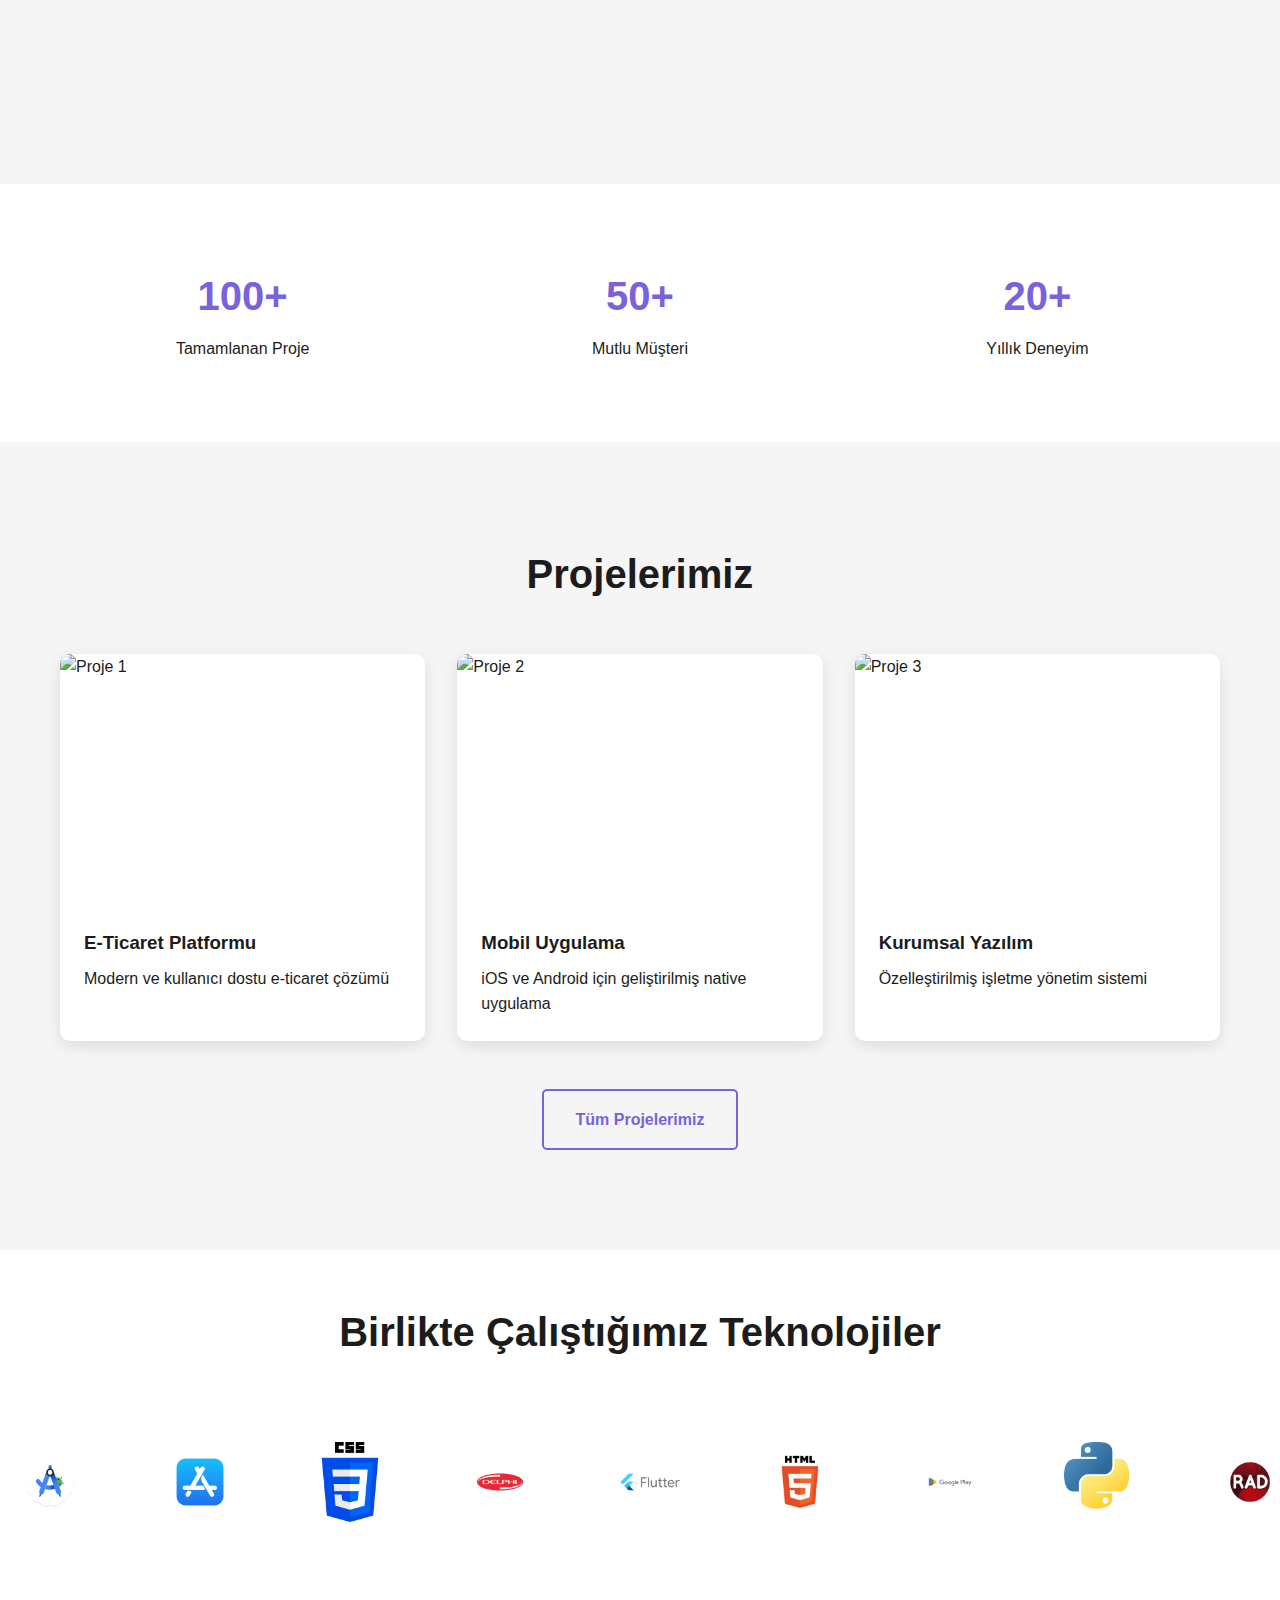
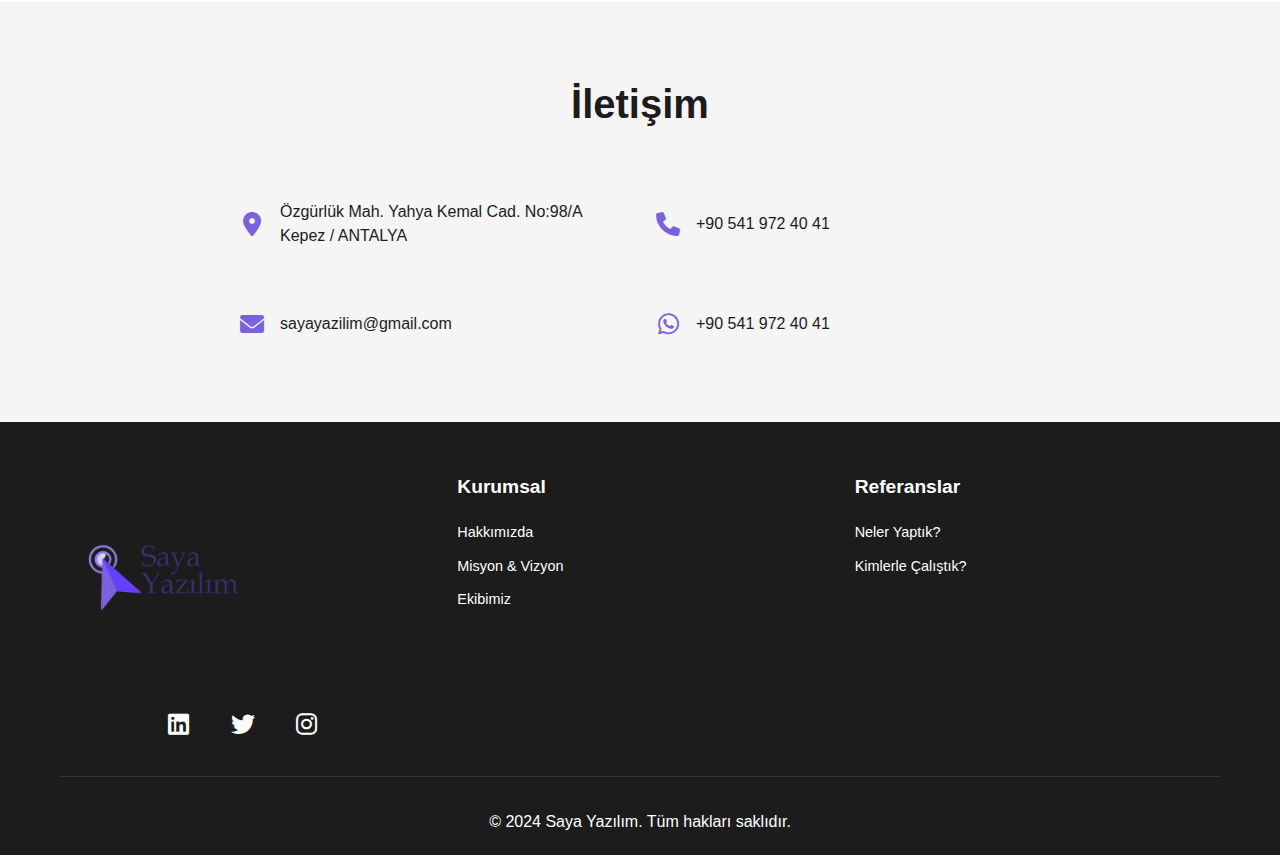
==== commit d49ab0ea: "sayayazilim-1.0.6" ====
--- a/index.html
+++ b/index.html
@@ -89,6 +89,9 @@
             </li>
             <li role="none">
               <a href="#hizmetler" role="menuitem">Hizmetlerimiz</a>
+            </li>
+            <li role="none">
+              <a href="#projeler" role="menuitem">Projelerimiz</a>
             </li>
             <li role="none">
               <a href="#" role="menuitem">Kurumsal</a>
--- a/css/common.css
+++ b/css/common.css
@@ -12,7 +12,9 @@
   padding: 0;
   box-sizing: border-box;
 }
-
+html {
+  scroll-behavior: smooth;
+}
 body {
   font-family: "Segoe UI", Tahoma, Geneva, Verdana, sans-serif;
   line-height: 1.6;
@@ -36,7 +38,7 @@
   left: 0;
   right: 0;
   z-index: 1000;
-  height: 80px;
+  height: 70px;
   box-shadow: 0 2px 10px rgba(0, 0, 0, 0.1);
   border-top: 2px solid rgba(0, 0, 0, 0.1);
   border-bottom: 2px solid rgba(0, 0, 0, 0.1);
@@ -97,7 +99,7 @@
 
 .dropdown-menu {
   position: absolute;
-  top: 100%;
+  top: calc(100% + 10px);
   left: 0;
   background-color: var(--white);
   min-width: 200px;
@@ -106,8 +108,8 @@
   padding: 1rem 0;
   opacity: 0;
   visibility: hidden;
-  transform: translateY(10px);
-  transition: all 0.3s ease;
+  transform: translateY(15px);
+  transition: all 0.6s cubic-bezier(0.4, 0, 0.2, 1);
   z-index: 1000;
   list-style: none;
 }
@@ -120,7 +122,6 @@
 
 .dropdown-menu li {
   padding: 0.5rem 1.5rem;
-  list-style: none;
 }
 
 .dropdown-menu a {
@@ -128,6 +129,7 @@
   font-size: 0.9rem;
   display: block;
   padding: 0.5rem 0;
+  white-space: nowrap;
 }
 
 .dropdown-menu a:hover {
@@ -135,6 +137,9 @@
 }
 
 @media (max-width: 768px) {
+  html {
+    scroll-behavior: smooth;
+  }
   .dropdown-menu {
     position: static;
     opacity: 1;
@@ -290,7 +295,7 @@
   }
 
   .navbar {
-    height: 90px;
+    height: 70px;
   }
 
   .logo img {
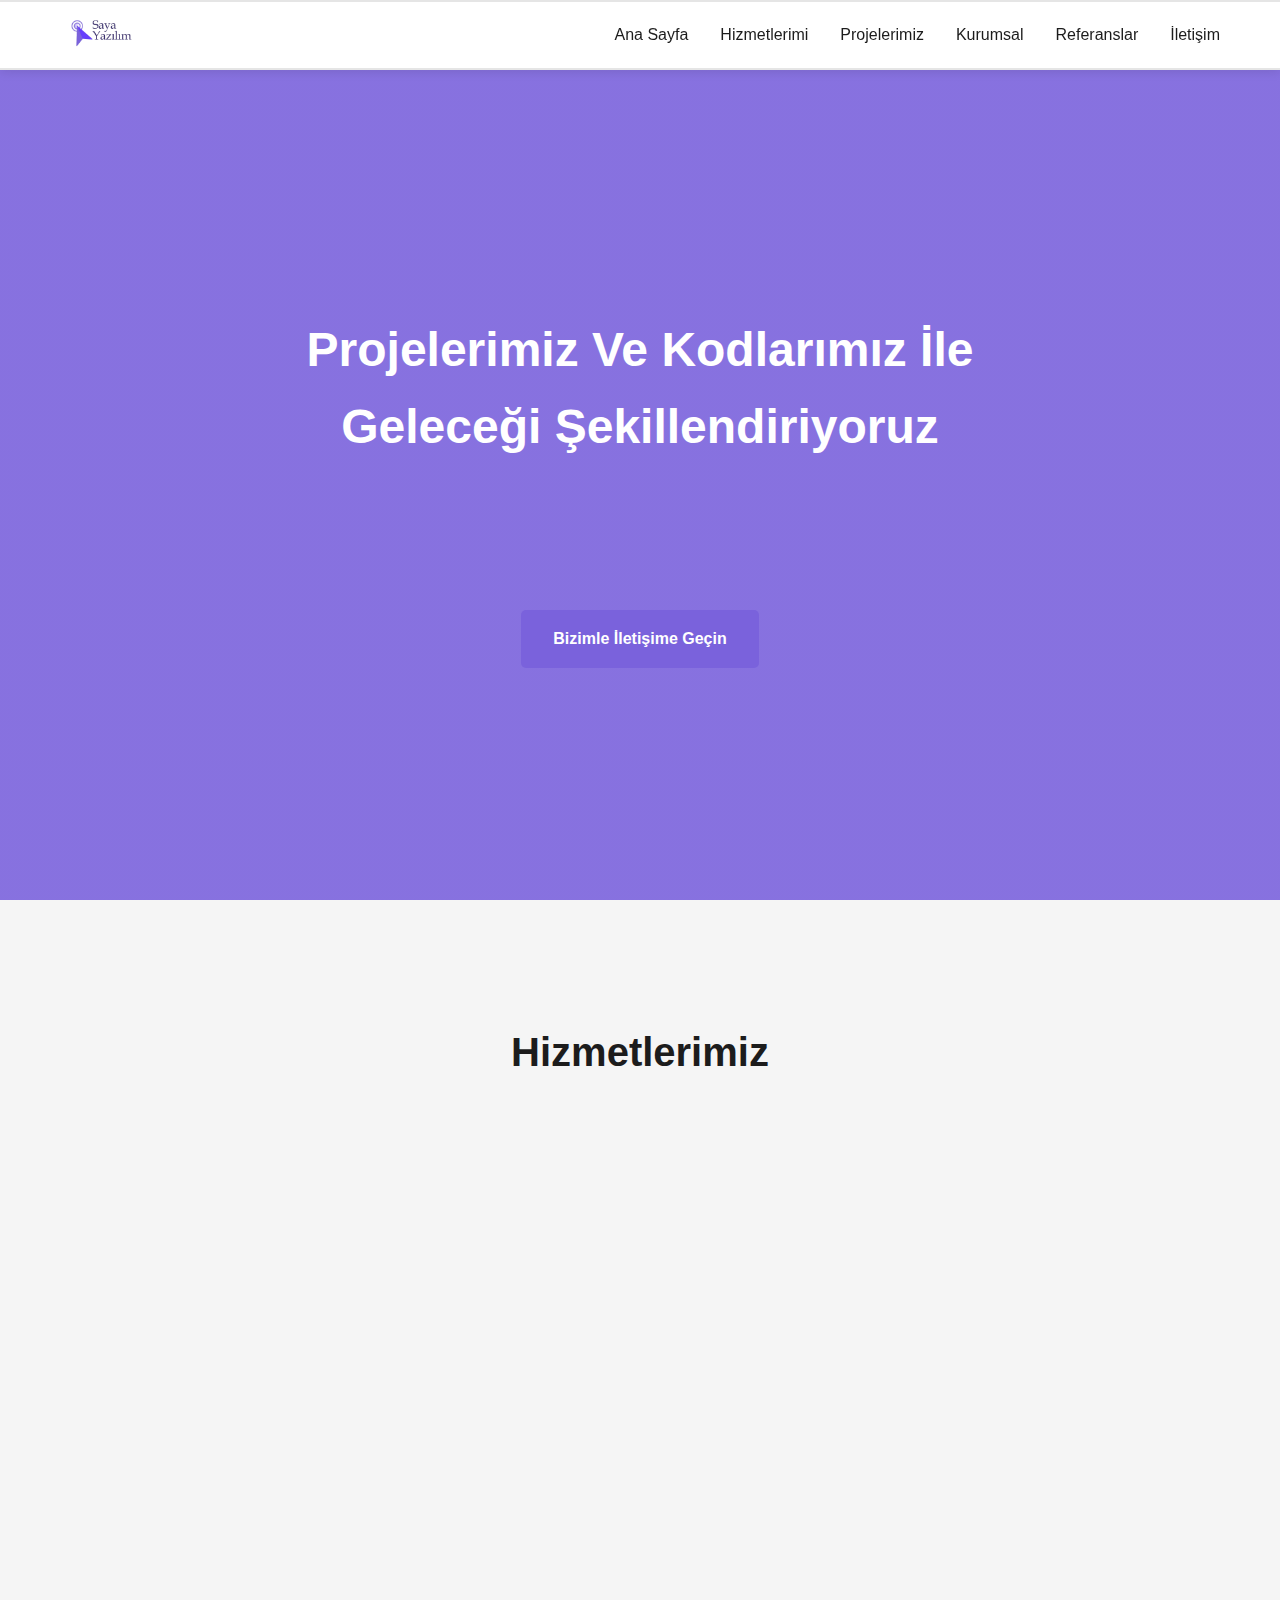
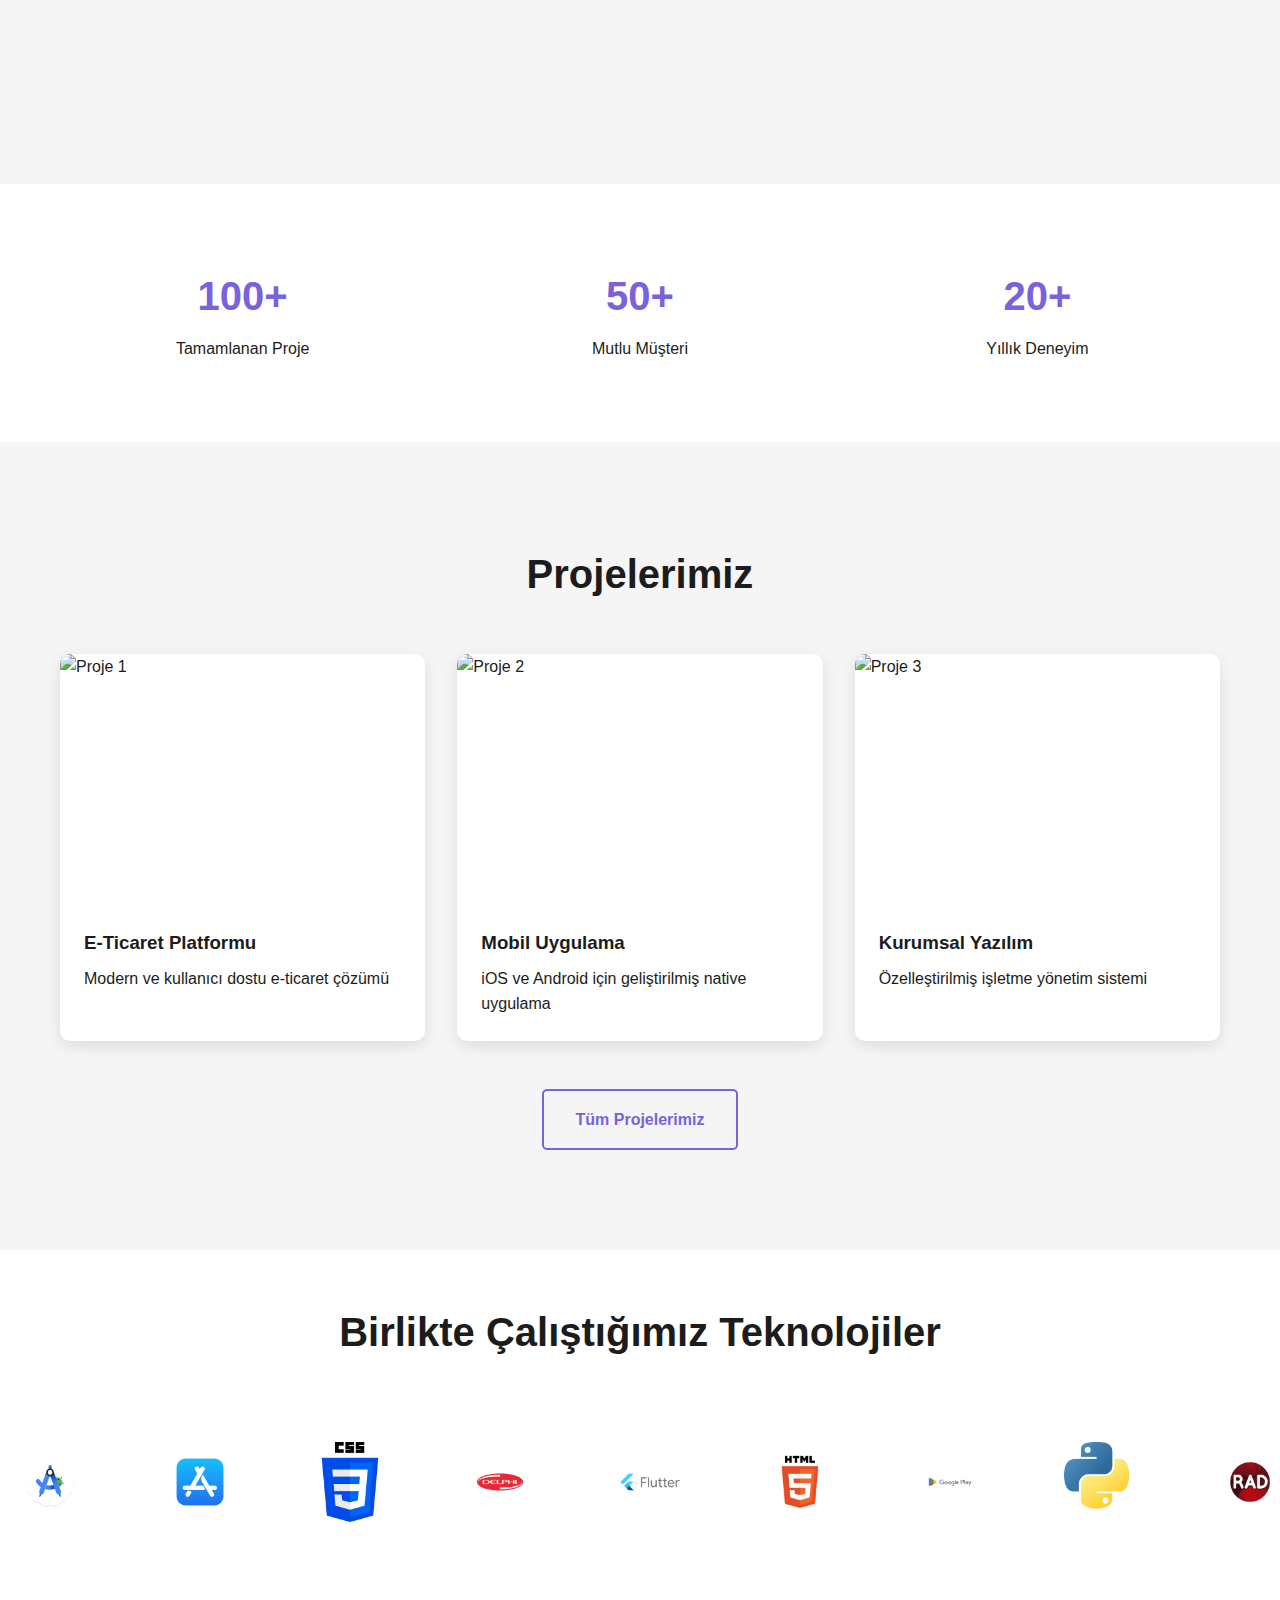
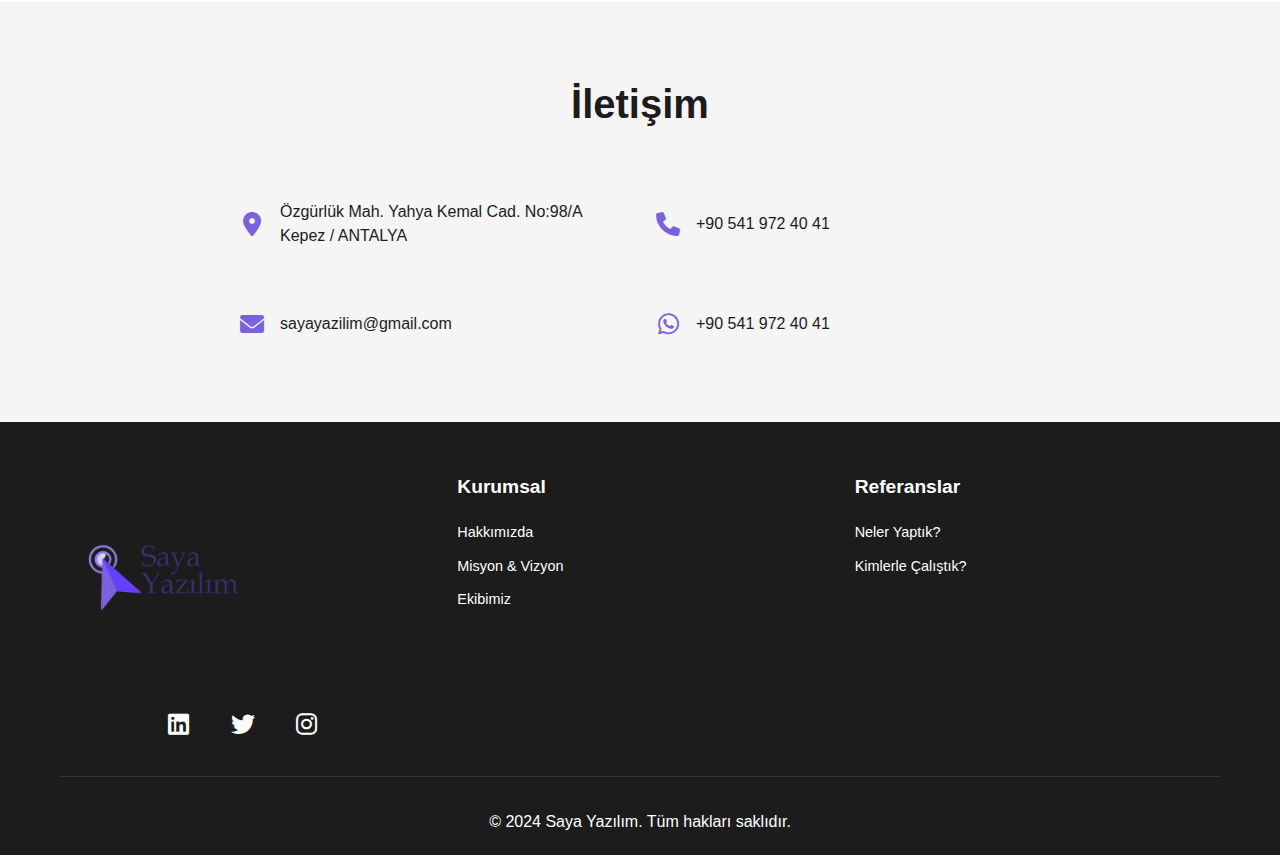
==== commit 687445bb: "sayayazilim-1.0.10" ====
--- a/index.html
+++ b/index.html
@@ -88,7 +88,7 @@
               <a href="#anasayfa" role="menuitem">Ana Sayfa</a>
             </li>
             <li role="none">
-              <a href="#hizmetler" role="menuitem">Hizmetlerimiz</a>
+              <a href="#hizmetler" role="menuitem">Hizmetlerimi</a>
             </li>
             <li role="none">
               <a href="#projeler" role="menuitem">Projelerimiz</a>
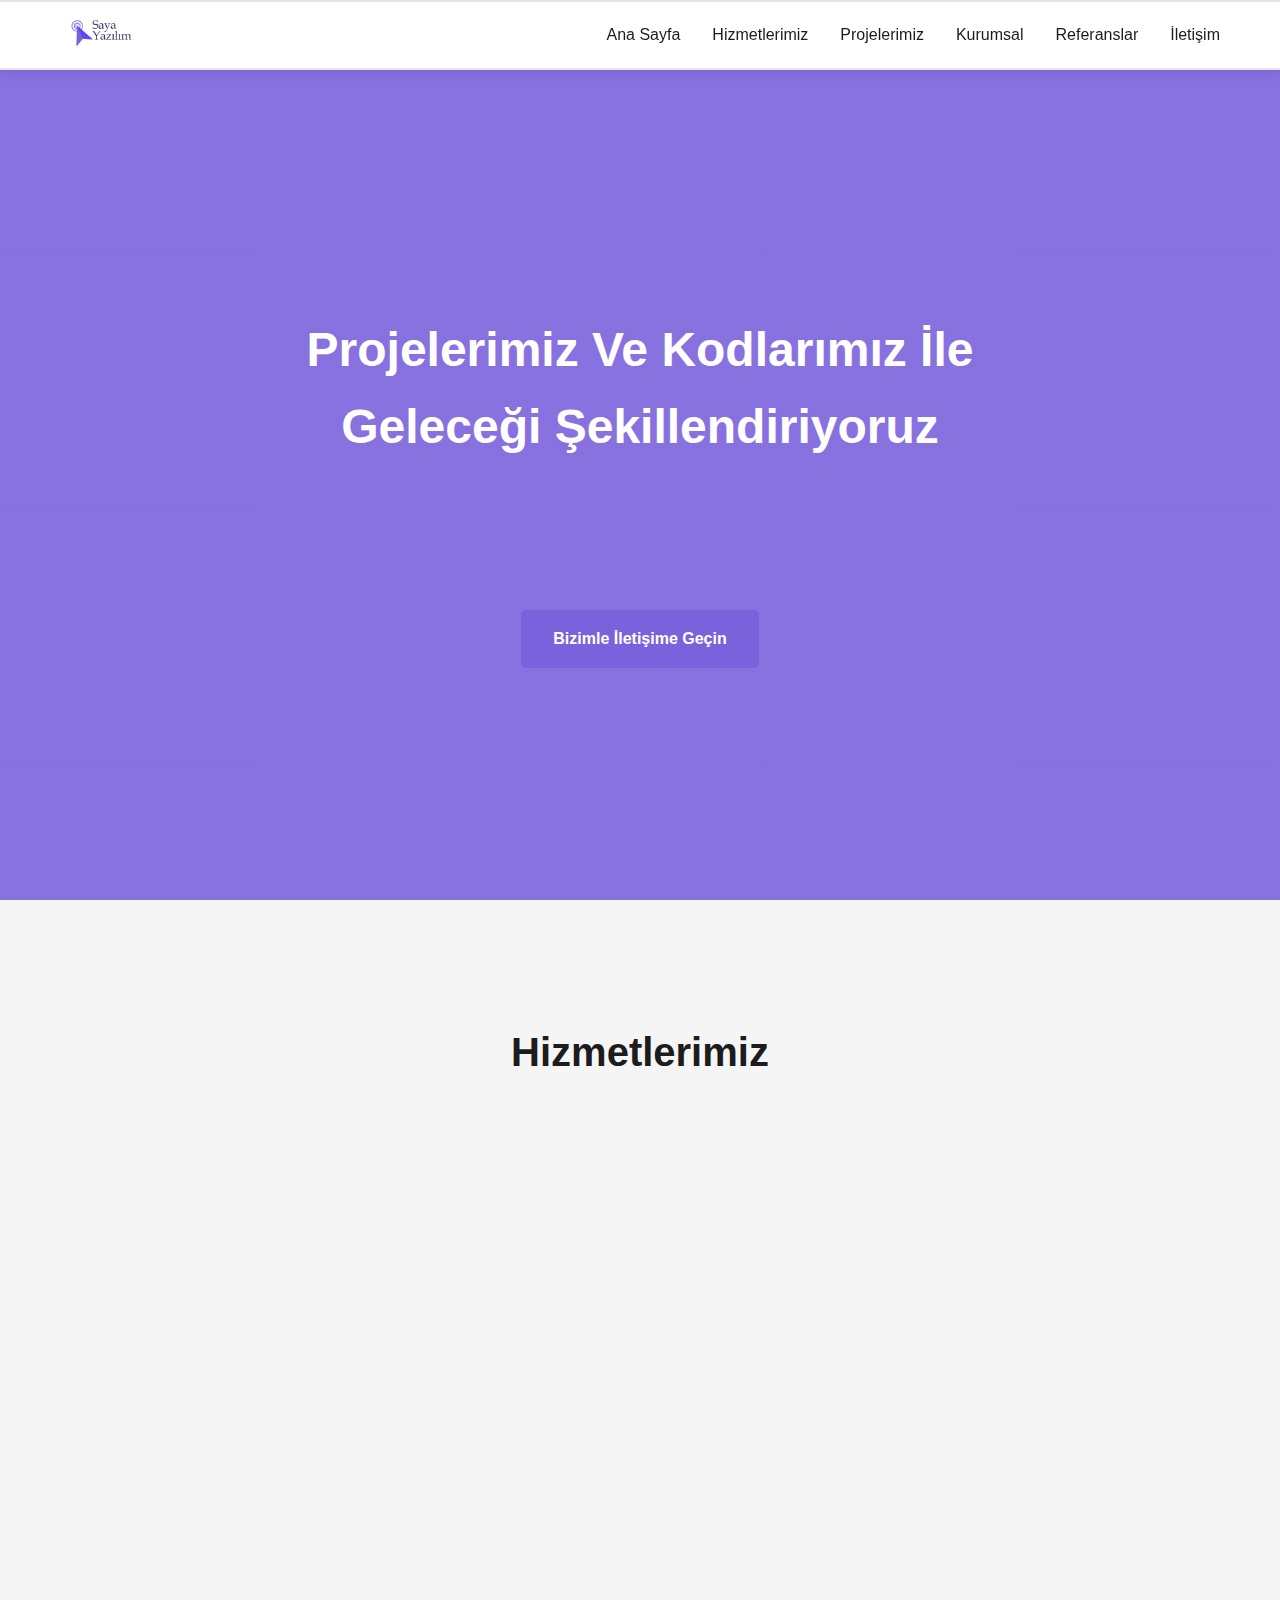
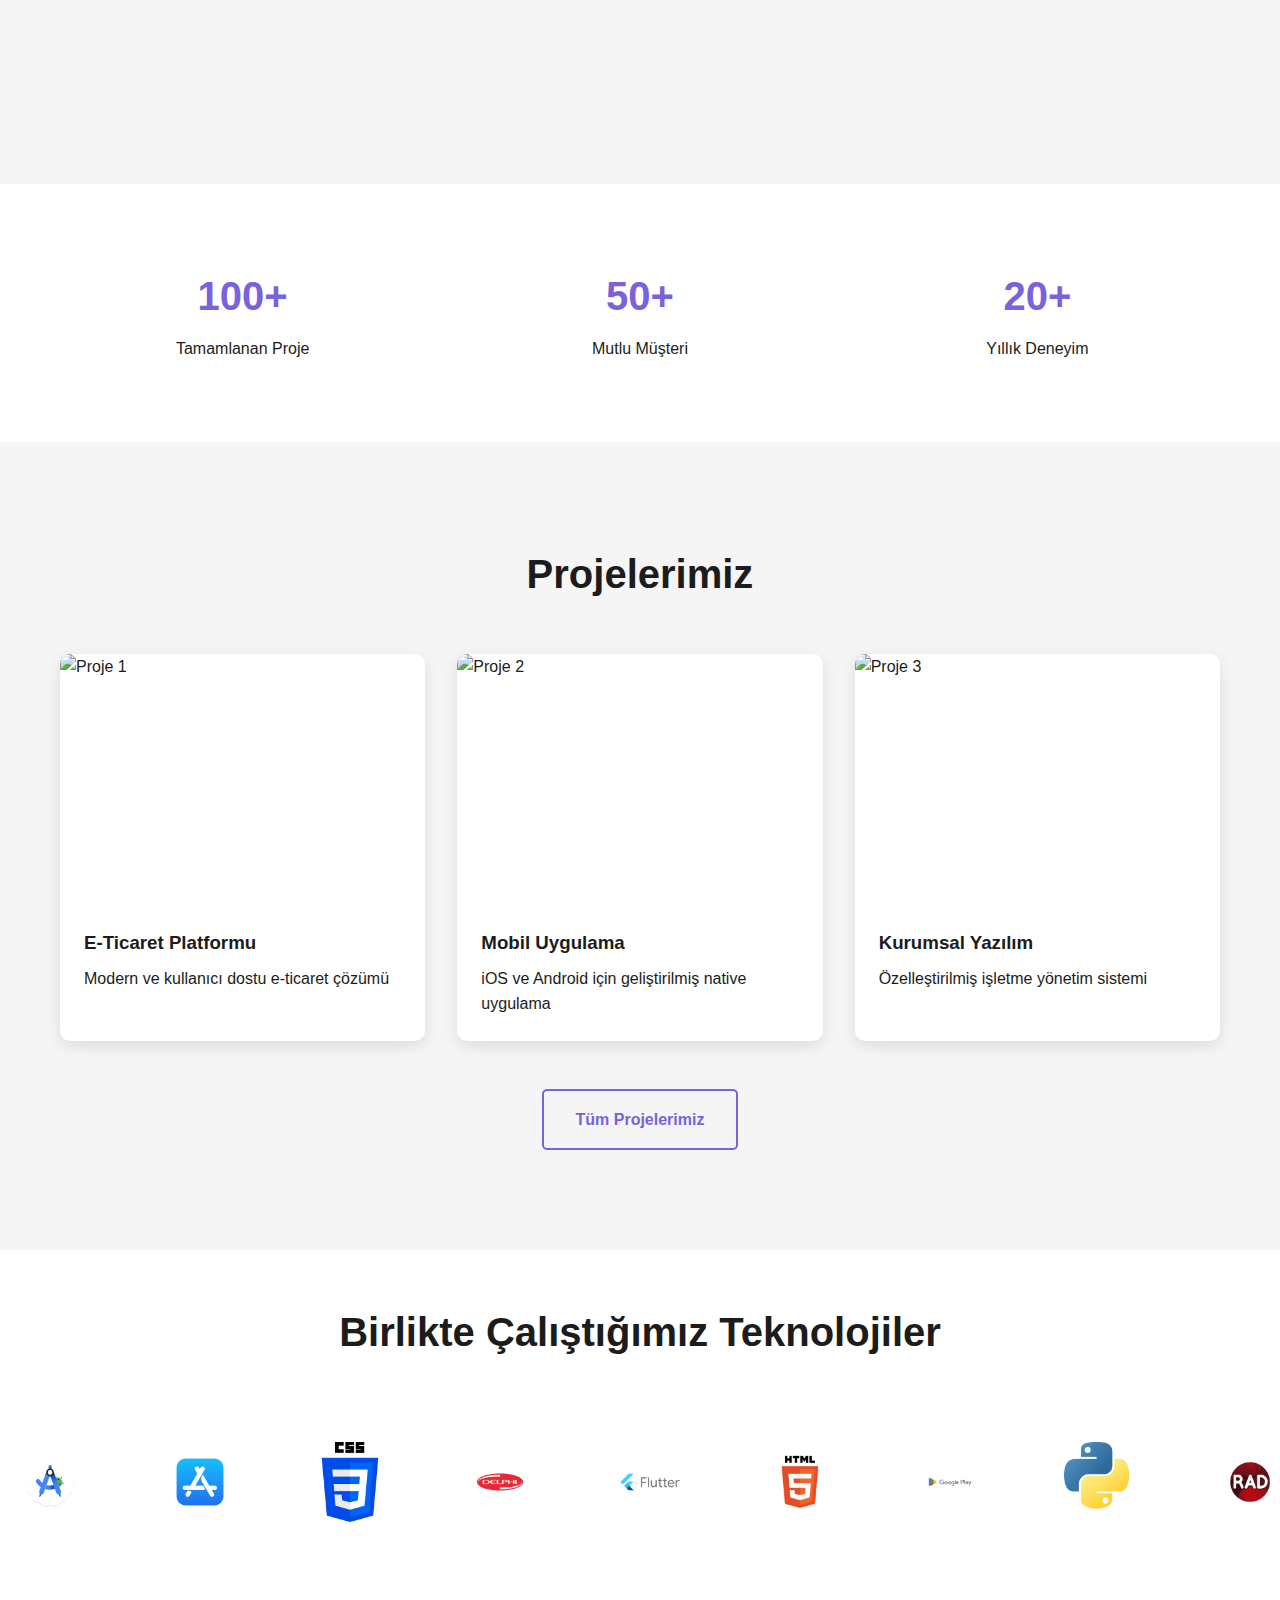
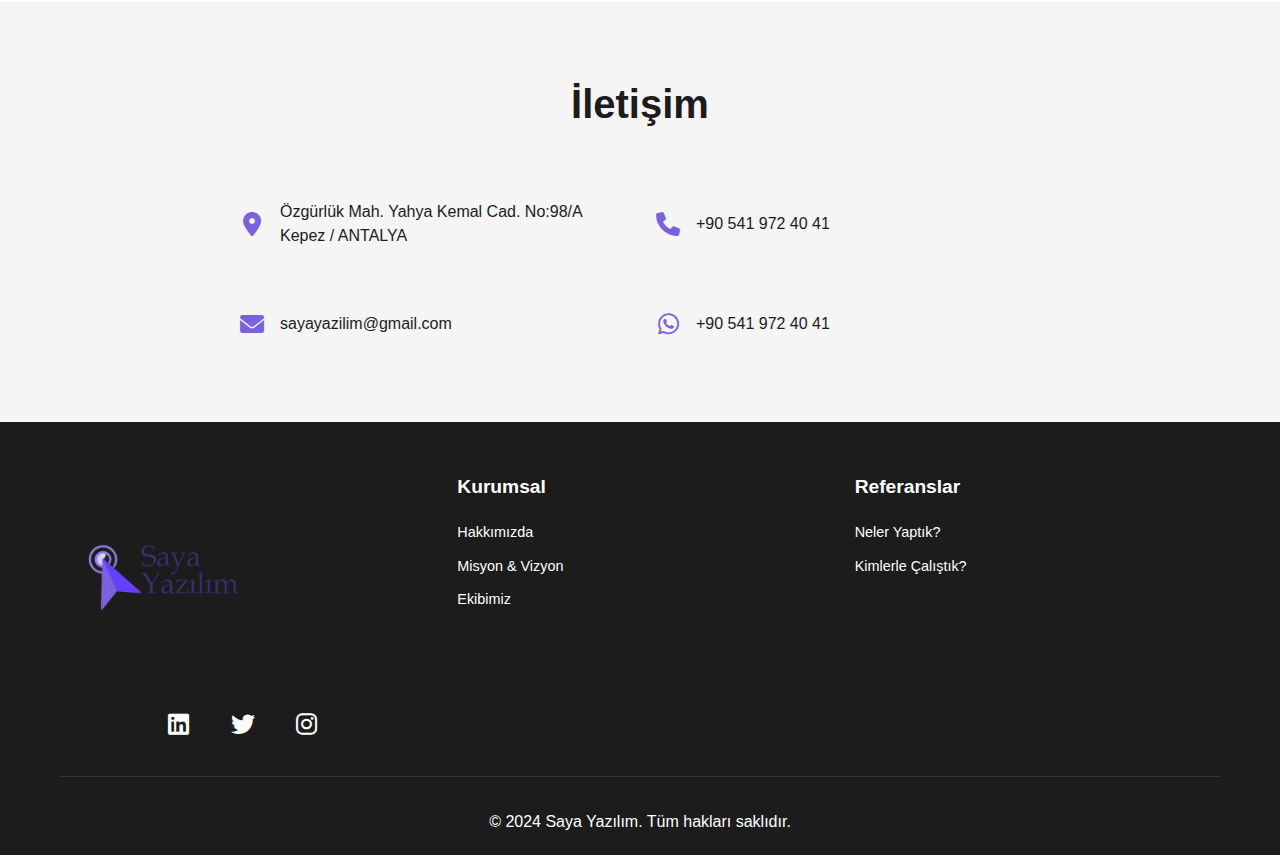
==== commit c04cc154: "alsancak-1.0.11" ====
--- a/index.html
+++ b/index.html
@@ -88,7 +88,7 @@
               <a href="#anasayfa" role="menuitem">Ana Sayfa</a>
             </li>
             <li role="none">
-              <a href="#hizmetler" role="menuitem">Hizmetlerimi</a>
+              <a href="#hizmetler" role="menuitem">Hizmetlerimiz</a>
             </li>
             <li role="none">
               <a href="#projeler" role="menuitem">Projelerimiz</a>
